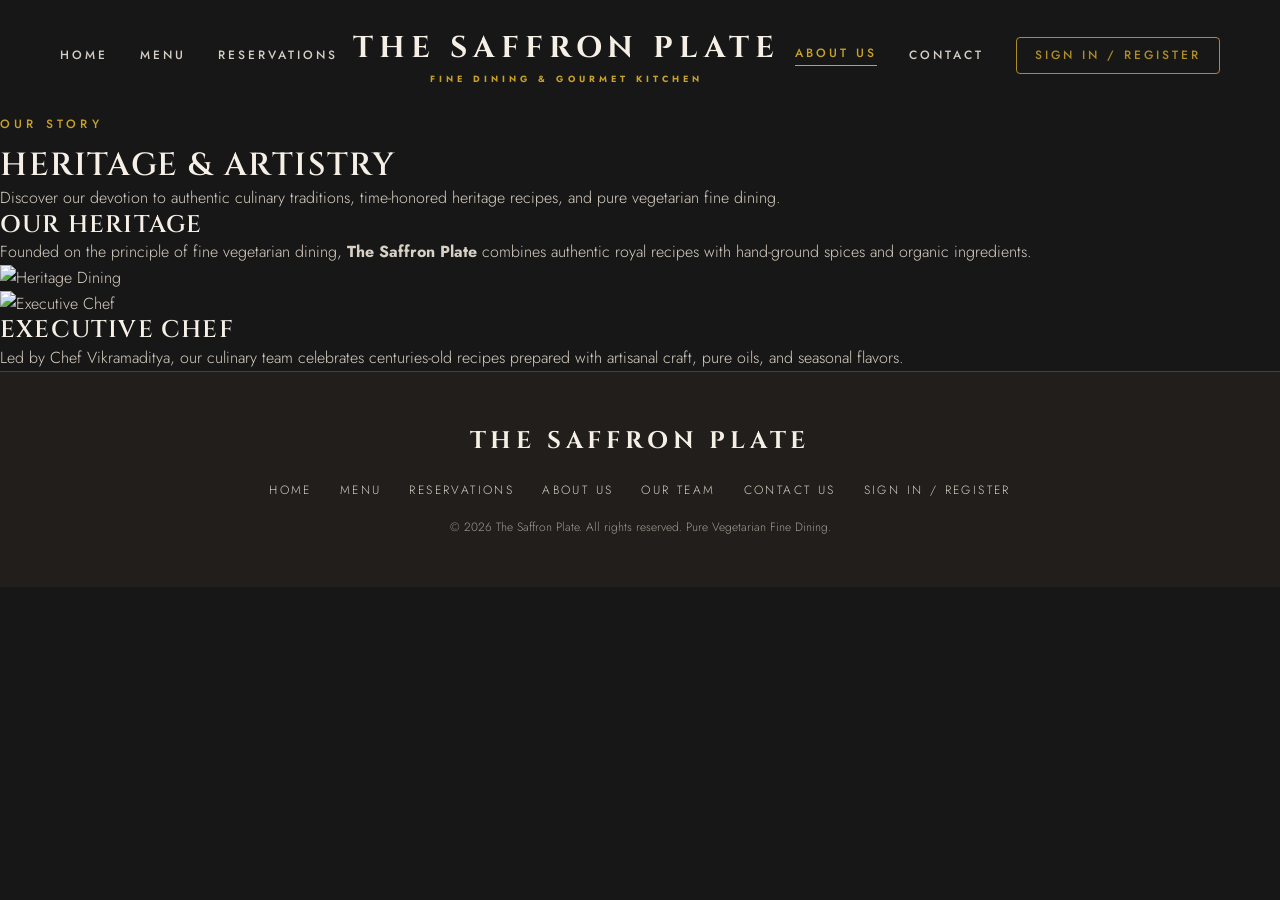
==== about.html @ 3e11c659 "Added javascript files" ====
<!DOCTYPE html>
<html lang="en">

<head>
  <meta charset="UTF-8">
  <title>About Us — The Saffron Plate</title>
  <link rel="preconnect" href="https://fonts.googleapis.com">
  <link rel="preconnect" href="https://fonts.gstatic.com" crossorigin>
  <link href="https://fonts.googleapis.com/css2?family=Cinzel:wght@600;700&family=Jost:wght@300;400;500&display=swap" rel="stylesheet">
  <link rel="stylesheet" href="styles.css">
  <link rel="stylesheet" href="about.css">
</head>

<body>

  <!-- Header Navigation -->
  <header class="navbar-overlay about-header-nav">
    <div class="nav-inner">
      <div class="nav-menu-list left">
        <a href="index.html">Home</a>
        <a href="index.html#menu">Menu</a>
        <a href="reservation.html">Reservations</a>
      </div>
      <a href="index.html" class="brand-center">
        <span class="brand-name">THE SAFFRON PLATE</span>
        <span class="brand-sub">FINE DINING &amp; GOURMET KITCHEN</span>
      </a>
      <div class="nav-menu-list right">
        <a href="about.html" class="active">About Us</a>
        <a href="contact.html">Contact</a>
        <a href="auth.html" class="nav-auth-btn">Sign In / Register</a>
      </div>
    </div>
  </header>

  <!-- About Heritage Section -->
  <main class="about-container">
    
    <div class="about-header">
      <span class="eyebrow">OUR STORY</span>
      <h1>HERITAGE &amp; ARTISTRY</h1>
      <p>Discover our devotion to authentic culinary traditions, time-honored heritage recipes, and pure vegetarian fine dining.</p>
    </div>

    <div class="about-card">
      <div class="about-card-text">
        <h2>OUR HERITAGE</h2>
        <p>Founded on the principle of fine vegetarian dining, <strong>The Saffron Plate</strong> combines authentic royal recipes with hand-ground spices and organic ingredients.</p>
      </div>
      <img src="images/indian_thali.jpg" alt="Heritage Dining">
    </div>

    <div class="about-card">
      <img src="images/chef_portrait.jpg" alt="Executive Chef">
      <div class="about-card-text">
        <h2>EXECUTIVE CHEF</h2>
        <p>Led by Chef Vikramaditya, our culinary team celebrates centuries-old recipes prepared with artisanal craft, pure oils, and seasonal flavors.</p>
      </div>
    </div>

  </main>

  <!-- Footer Section -->
  <footer>
    <div class="footer-simple">
      <span class="brand-name">THE SAFFRON PLATE</span>
      <ul class="footer-simple-links">
        <li><a href="index.html">Home</a></li>
        <li><a href="index.html#menu">Menu</a></li>
        <li><a href="reservation.html">Reservations</a></li>
        <li><a href="about.html">About Us</a></li>
        <li><a href="team.html">Our Team</a></li>
        <li><a href="contact.html">Contact Us</a></li>
        <li><a href="auth.html">Sign In / Register</a></li>
      </ul>
      <p>© 2026 The Saffron Plate. All rights reserved. Pure Vegetarian Fine Dining.</p>
    </div>
  </footer>

  <script src="about.js"></script>
</body>

</html>
---- styles.css ----
/* Design System Variables */
:root {
  --bg-main: #171717;
  --bg-card: #211E1B;
  --heading: #F5EFE6;
  --body-text: #D8D0C4;
  --gold: #C9A227;
  --border: #4A4038;
  --font-serif: 'Cinzel', serif;
  --font-display: 'Cormorant Garamond', serif;
  --font-sans: 'Jost', sans-serif;
  --shadow-card: 0 25px 50px -12px rgba(0, 0, 0, 0.85);
  --radius-sm: 4px;
  --radius-md: 8px;
  --transition: all 0.3s ease;
}

/* Base Styles & Reset */
*,
*::before,
*::after {
  margin: 0;
  padding: 0;
  box-sizing: border-box;
}

html {
  scroll-behavior: smooth;
}

body {
  background-color: var(--bg-main);
  color: var(--body-text);
  font-family: var(--font-sans);
  font-weight: 300;
  line-height: 1.6;
  overflow-x: hidden;
  width: 100%;
}

h1,
h2,
h3,
h4,
h5,
h6 {
  font-family: var(--font-serif);
  color: var(--heading);
  font-weight: 600;
  letter-spacing: 0.05em;
  line-height: 1.2;
}

a {
  text-decoration: none;
  color: inherit;
}

ul {
  list-style: none;
}

img {
  max-width: 100%;
  height: auto;
  display: block;
}

/* Utility Components */
.eyebrow {
  font-family: var(--font-sans);
  font-size: 12px;
  letter-spacing: 0.35em;
  color: var(--gold);
  font-weight: 500;
  text-transform: uppercase;
  display: inline-block;
  margin-bottom: 12px;
}

.section-head {
  text-align: center;
  max-width: 800px;
  margin: 0 auto 60px;
}

.section-head h2 {
  font-size: clamp(32px, 4vw, 48px);
  letter-spacing: 0.08em;
}

/* Buttons & Call to Actions */
.btn {
  display: inline-flex;
  align-items: center;
  justify-content: center;
  padding: 16px 40px;
  font-family: var(--font-sans);
  font-size: 13px;
  letter-spacing: 0.2em;
  font-weight: 600;
  text-transform: uppercase;
  border-radius: var(--radius-sm);
  transition: var(--transition);
  cursor: pointer;
}

.btn.solid {
  background: var(--gold);
  color: #171717;
  border: 1px solid var(--gold);
}

.btn.solid:hover {
  background: #d8b132;
  transform: translateY(-2px);
  box-shadow: 0 8px 20px rgba(201, 162, 39, 0.3);
}

/* Hero Section & Background */
.hero-viewport {
  position: relative;
  min-height: 100vh;
  width: 100%;
  display: flex;
  flex-direction: column;
  justify-content: space-between;
  background:
    linear-gradient(to right, rgba(23, 23, 23, 0.98) 0%, rgba(23, 23, 23, 0.85) 45%, rgba(23, 23, 23, 0.4) 100%),
    url('images/hero_dish.jpg') center right / cover no-repeat;
}

/* Navbar & Overlay Container */
.navbar-overlay {
  width: 100%;
  background: linear-gradient(to bottom, rgba(23, 23, 23, 0.9), transparent);
  padding: 24px 60px;
}

.nav-inner {
  display: flex;
  align-items: center;
  justify-content: space-between;
  width: 100%;
}

/* Navbar Links & Menu List */
.nav-menu-list {
  display: flex;
  align-items: center;
  gap: 32px;
}

.nav-menu-list a {
  font-size: 12px;
  letter-spacing: 0.25em;
  color: var(--heading);
  font-weight: 500;
  text-transform: uppercase;
  opacity: 0.85;
  transition: opacity 0.2s ease, color 0.2s ease;
}

.nav-menu-list a:hover {
  opacity: 1;
  color: var(--gold);
}

/* Brand Logo & Title */
.brand-center {
  text-align: center;
}

.brand-name {
  font-family: var(--font-serif);
  font-size: 30px;
  letter-spacing: 0.2em;
  color: var(--heading);
  font-weight: 700;
}

.brand-sub {
  display: block;
  font-family: var(--font-sans);
  font-size: 9px;
  letter-spacing: 0.45em;
  color: var(--gold);
  font-weight: 700;
}

/* Hero Main Text Box */
.hero-main-content {
  flex-grow: 1;
  display: flex;
  align-items: center;
  width: 100%;
  padding: 60px 60px 100px;
}

.hero-text-box {
  max-width: 650px;
}

.hero-subtitle {
  font-family: var(--font-display);
  font-style: italic;
  font-size: 24px;
  color: var(--gold);
  margin-bottom: 20px;
  display: block;
}

.hero-text-box h1 {
  font-size: clamp(48px, 6vw, 80px);
  line-height: 1.05;
  margin-bottom: 24px;
  text-transform: uppercase;
  letter-spacing: 0.04em;
  color: var(--heading);
}

.hero-text-box h1 em {
  font-family: var(--font-display);
  font-style: italic;
  font-weight: 500;
  color: var(--gold);
  text-transform: uppercase;
}

.hero-sub {
  font-size: 17px;
  color: var(--body-text);
  line-height: 1.8;
  margin-bottom: 40px;
  max-width: 540px;
}

/* Menu Highlights & Grid */
.culinary-section {
  width: 100%;
  padding: 100px 60px;
  background-color: var(--bg-main);
}

.culinary-grid {
  width: 100%;
  display: grid;
  grid-template-columns: repeat(4, 1fr);
  gap: 24px;
}

/* Menu Food Card Items */
.culinary-card {
  background: var(--bg-card);
  border: 1px solid var(--border);
  border-radius: var(--radius-md);
  padding: 20px;
  display: flex;
  flex-direction: column;
  transition: var(--transition);
}

.culinary-card:hover {
  border-color: var(--gold);
  transform: translateY(-4px);
  box-shadow: 0 16px 32px rgba(0, 0, 0, 0.7);
}

.culinary-card-img {
  width: 100%;
  height: 180px;
  object-fit: cover;
  border-radius: var(--radius-sm);
  margin-bottom: 16px;
  border: 1px solid var(--border);
}

.culinary-card h3 {
  font-size: 15px;
  letter-spacing: 0.05em;
  color: var(--heading);
  text-transform: uppercase;
  margin-bottom: 8px;
}

.culinary-card:hover h3 {
  color: var(--gold);
}

.culinary-card p {
  font-size: 13px;
  color: var(--body-text);
  line-height: 1.6;
  margin-bottom: 16px;
  flex-grow: 1;
}

/* Price Tag Styling */
.culinary-card .price {
  font-family: var(--font-serif);
  font-size: 18px;
  color: var(--gold);
  font-weight: 600;
  padding-top: 12px;
  border-top: 1px solid var(--border);
}

.nav-menu-list a.active {
  color: var(--gold);
  border-bottom: 1px solid var(--gold);
  padding-bottom: 2px;
  opacity: 1;
}

/* Auth Navigation Button */
.nav-auth-btn {
  border: 1px solid var(--gold);
  padding: 8px 18px;
  border-radius: var(--radius-sm);
  color: var(--gold) !important;
  transition: var(--transition) !important;
}

.nav-auth-btn:hover {
  background: var(--gold);
  color: #171717 !important;
  box-shadow: 0 4px 15px rgba(201, 162, 39, 0.25);
}

/* Footer Section */
footer {
  background: var(--bg-card);
  padding: 50px 20px;
  text-align: center;
  border-top: 1px solid var(--border);
}

.footer-simple {
  width: 100%;
  display: flex;
  flex-direction: column;
  align-items: center;
  gap: 16px;
}

.footer-simple .brand-name {
  font-size: 24px;
}

/* Footer Navigation Links */
.footer-simple-links {
  display: flex;
  gap: 28px;
  flex-wrap: wrap;
  justify-content: center;
}

.footer-simple-links a {
  font-size: 12px;
  letter-spacing: 0.2em;
  color: var(--body-text);
  text-transform: uppercase;
  transition: color 0.2s ease;
}

.footer-simple-links a:hover {
  color: var(--gold);
}

/* Footer Copyright Text */
.footer-simple p {
  font-size: 12px;
  color: var(--body-text);
  opacity: 0.7;
}

/* Interactive UI & Lightbox */
.modal-overlay {
  position: fixed;
  inset: 0;
  background: rgba(0, 0, 0, 0.85);
  display: flex;
  align-items: center;
  justify-content: center;
  z-index: 1000;
  cursor: pointer;
  animation: fadeIn 0.25s ease;
}

.modal-content {
  position: relative;
  background: var(--bg-card);
  border: 1px solid var(--gold);
  border-radius: var(--radius-md);
  padding: 24px;
  max-width: 480px;
  width: 90%;
  text-align: center;
  animation: modalPop 0.25s ease;
  box-shadow: 0 20px 40px rgba(0,0,0,0.8);
}

.modal-close-btn {
  position: absolute;
  top: 10px;
  right: 14px;
  background: none;
  border: none;
  color: var(--body-text);
  font-size: 22px;
  cursor: pointer;
  line-height: 1;
  transition: color 0.2s ease;
}

.modal-close-btn:hover {
  color: var(--gold);
}

.modal-content img {
  width: 100%;
  max-height: 420px;
  object-fit: contain;
  border-radius: var(--radius-sm);
  margin-bottom: 12px;
}

.modal-content h3 {
  font-size: 18px;
  color: var(--gold);
  margin-bottom: 6px;
}

.modal-content p {
  font-size: 13px;
  color: var(--body-text);
  margin-bottom: 14px;
  line-height: 1.6;
}

.modal-content .modal-price {
  font-family: var(--font-serif);
  font-size: 18px;
  color: var(--heading);
  display: block;
  margin-bottom: 14px;
}

.modal-add-btn {
  background: var(--gold);
  color: #171717;
  border: none;
  padding: 10px 24px;
  font-size: 12px;
  font-weight: 600;
  letter-spacing: 0.15em;
  border-radius: var(--radius-sm);
  cursor: pointer;
  transition: opacity 0.2s;
}

.modal-add-btn:hover {
  opacity: 0.9;
}

/* Toast Notification */
.toast-notice {
  position: fixed;
  bottom: 24px;
  right: 24px;
  background: #25221e;
  border-left: 4px solid var(--gold);
  padding: 14px 20px;
  color: var(--heading);
  font-size: 13px;
  border-radius: var(--radius-sm);
  box-shadow: 0 10px 25px rgba(0,0,0,0.7);
  z-index: 10000;
  animation: slideUp 0.3s ease;
}

/* Form Helper & Counter */
.char-count {
  font-size: 11px;
  color: var(--body-text);
  text-align: right;
  margin-top: 4px;
  opacity: 0.8;
}

.pwd-wrapper {
  position: relative;
  display: flex;
  align-items: center;
}

.pwd-wrapper input {
  padding-right: 60px;
}

.pwd-toggle-btn {
  position: absolute;
  right: 12px;
  background: none;
  border: none;
  color: var(--gold);
  font-size: 11px;
  cursor: pointer;
  letter-spacing: 0.05em;
  text-transform: uppercase;
}

.nav-scrolled {
  background: rgba(23, 23, 23, 0.95) !important;
  box-shadow: 0 4px 20px rgba(0,0,0,0.5);
  backdrop-filter: blur(8px);
}

.form-msg {
  padding: 12px;
  border-radius: var(--radius-sm);
  font-size: 13px;
  text-align: center;
}

.form-msg.success {
  background: rgba(46, 125, 50, 0.2);
  border: 1px solid #4caf50;
  color: #a5d6a7;
  animation: fadeIn 0.3s ease;
}

.form-msg.error {
  background: rgba(198, 40, 40, 0.2);
  border: 1px solid #f44336;
  color: #ef9a9a;
  animation: shakeError 0.35s ease-in-out;
}

.input-error {
  border-color: #f44336 !important;
  animation: shakeError 0.35s ease-in-out;
}

.card-selected {
  border-color: var(--gold) !important;
  animation: cardPulse 0.3s ease;
}

/* Keyframe Animations */
@keyframes fadeIn {
  from { opacity: 0; transform: translateY(-4px); }
  to { opacity: 1; transform: translateY(0); }
}

@keyframes slideUp {
  from { opacity: 0; transform: translateY(20px); }
  to { opacity: 1; transform: translateY(0); }
}

@keyframes modalPop {
  0% { opacity: 0; transform: scale(0.92); }
  100% { opacity: 1; transform: scale(1); }
}

@keyframes shakeError {
  0%, 100% { transform: translateX(0); }
  25% { transform: translateX(-5px); }
  75% { transform: translateX(5px); }
}

@keyframes cardPulse {
  0% { transform: scale(1); }
  50% { transform: scale(1.02); }
  100% { transform: scale(1); }
}
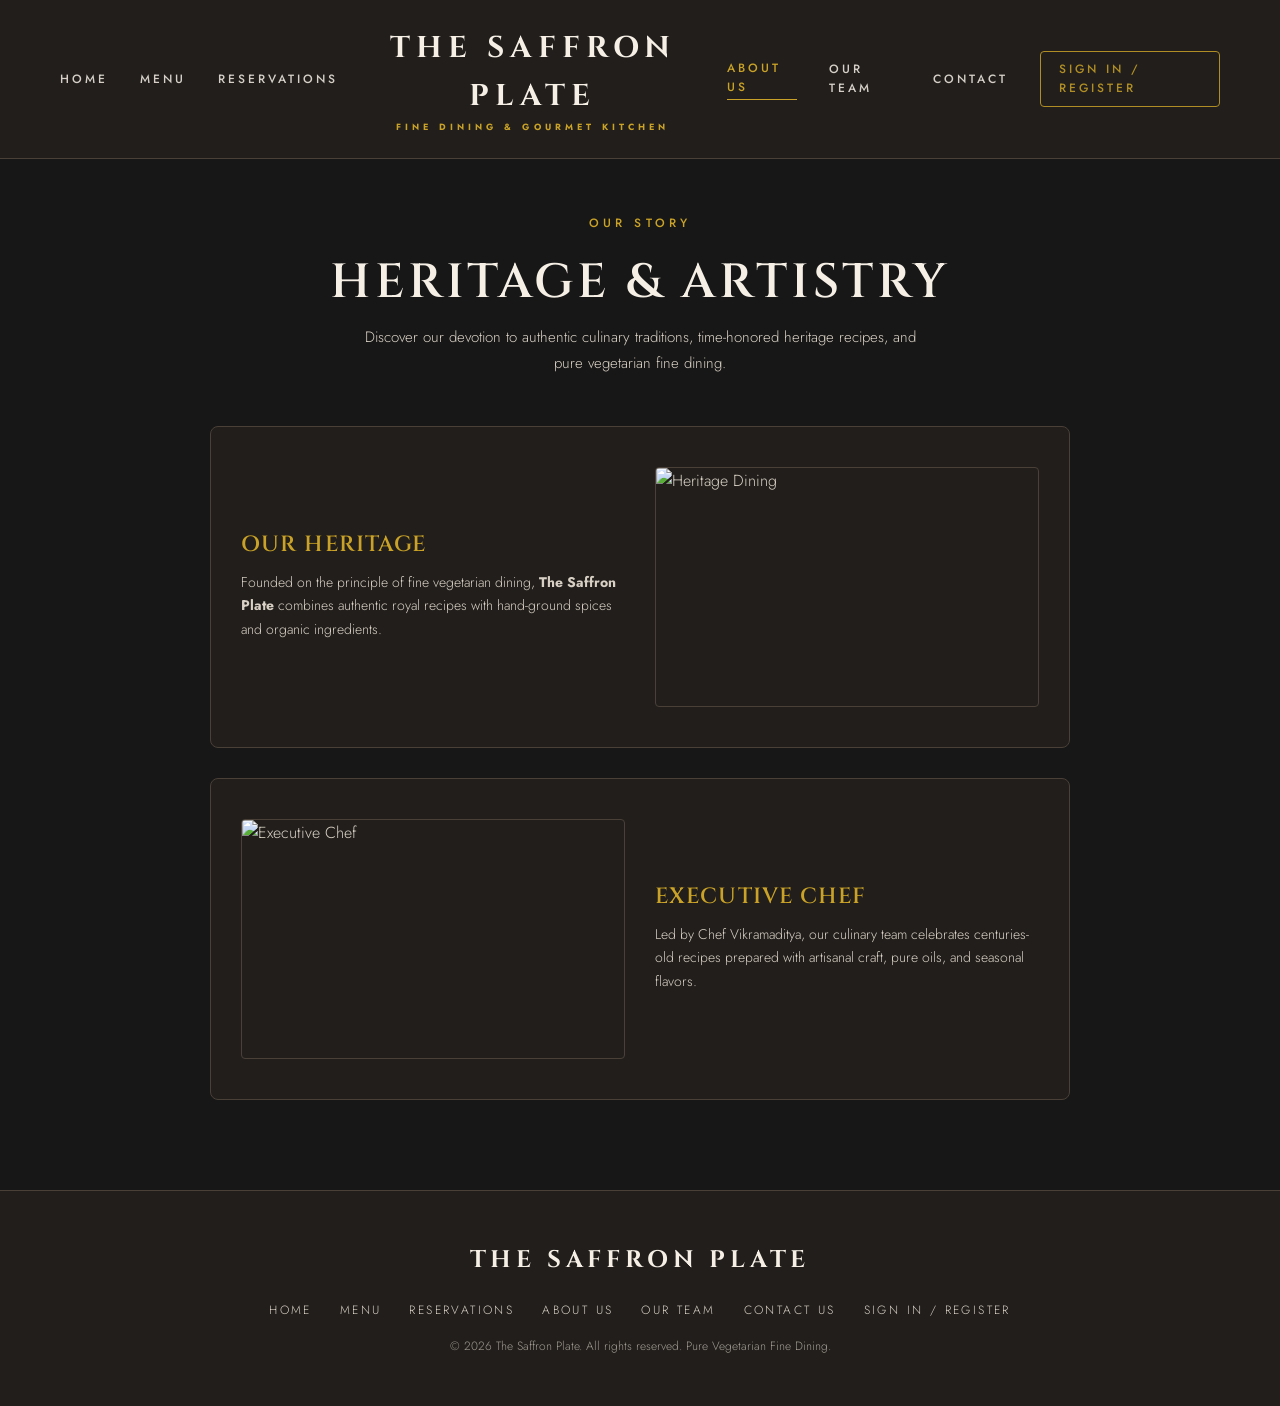
==== commit 5cb1d4aa: "Added JSON Functionality" ====
--- a/about.html
+++ b/about.html
@@ -3,6 +3,7 @@
 
 <head>
   <meta charset="UTF-8">
+  <meta name="viewport" content="width=device-width, initial-scale=1">
   <title>About Us — The Saffron Plate</title>
   <link rel="preconnect" href="https://fonts.googleapis.com">
   <link rel="preconnect" href="https://fonts.gstatic.com" crossorigin>
@@ -27,6 +28,7 @@
       </a>
       <div class="nav-menu-list right">
         <a href="about.html" class="active">About Us</a>
+        <a href="team.html">Our Team</a>
         <a href="contact.html">Contact</a>
         <a href="auth.html" class="nav-auth-btn">Sign In / Register</a>
       </div>
--- a/styles.css
+++ b/styles.css
@@ -542,6 +542,50 @@
   animation: shakeError 0.35s ease-in-out;
 }
 
+/* Local JSON Actions & Counter */
+.json-actions {
+  display: flex;
+  flex-direction: column;
+  align-items: center;
+  gap: 8px;
+  margin-top: 14px;
+  padding-top: 14px;
+  border-top: 1px dashed var(--border);
+}
+
+.export-json-btn {
+  width: 100%;
+  background: rgba(201, 162, 39, 0.08);
+  color: var(--gold);
+  border: 1px solid var(--gold);
+  padding: 12px 16px;
+  border-radius: var(--radius-sm);
+  font-family: var(--font-sans);
+  font-size: 12px;
+  font-weight: 500;
+  letter-spacing: 0.12em;
+  text-transform: uppercase;
+  cursor: pointer;
+  transition: var(--transition);
+  display: flex;
+  align-items: center;
+  justify-content: center;
+  gap: 8px;
+}
+
+.export-json-btn:hover {
+  background: var(--gold);
+  color: #171717;
+  transform: translateY(-1px);
+  box-shadow: 0 4px 14px rgba(201, 162, 39, 0.25);
+}
+
+.saved-count {
+  font-size: 11px;
+  color: var(--body-text);
+  letter-spacing: 0.05em;
+}
+
 .card-selected {
   border-color: var(--gold) !important;
   animation: cardPulse 0.3s ease;
--- a/about.css
+++ b/about.css
@@ -0,0 +1,214 @@
+
+/* ===== ABOUT PAGE NAVBAR ===== */
+
+.about-header-nav {
+  position: relative;
+  background: var(--bg-card);
+  border-bottom: 1px solid var(--border);
+}
+
+/* ===== ABOUT PAGE HEADER ===== */
+
+.about-header {
+  text-align: center;
+  margin-bottom: 50px;
+}
+
+.about-header h1 {
+  font-size: clamp(32px, 4vw, 48px);
+  color: var(--heading);
+  letter-spacing: 0.08em;
+  margin-top: 8px;
+}
+
+.about-header p {
+  font-size: 15px;
+  color: var(--body-text);
+  max-width: 580px;
+  margin: 14px auto 0;
+  line-height: 1.7;
+}
+
+/* ===== ABOUT CONTAINER ===== */
+
+.about-container {
+  max-width: 900px;
+  margin: 50px auto 90px;
+  padding: 0 20px;
+}
+
+/* ===== ABOUT CARDS ===== */
+
+.about-card {
+  background: var(--bg-card);
+  border: 1px solid var(--border);
+  border-radius: var(--radius-md);
+  padding: 40px 30px;
+  margin-bottom: 30px;
+
+  display: grid;
+  grid-template-columns: 1fr 1fr;
+  gap: 30px;
+  align-items: center;
+
+  transition:
+    transform var(--transition-fast),
+    border-color var(--transition-fast),
+    box-shadow var(--transition-fast);
+}
+
+.about-card:hover {
+  border-color: rgba(201, 162, 39, 0.4);
+  box-shadow: 0 10px 30px rgba(0, 0, 0, 0.35);
+  transform: translateY(-3px);
+}
+
+/* ===== ABOUT CARD IMAGES ===== */
+
+.about-card img {
+  width: 100%;
+  height: 240px;
+  object-fit: cover;
+  border-radius: var(--radius-sm);
+  border: 1px solid var(--border);
+  cursor: pointer;
+
+  transition: transform var(--transition-fast);
+}
+
+.about-card:hover img {
+  transform: scale(1.02);
+}
+
+/* ===== ABOUT CARD TEXT ===== */
+
+.about-card-text h2 {
+  font-size: 22px;
+  color: var(--gold);
+  margin-bottom: 12px;
+}
+
+.about-card-text p {
+  font-size: 14px;
+  color: var(--body-text);
+  line-height: 1.7;
+}
+
+/* ===== IMAGE MODAL OVERLAY ===== */
+
+.modal-overlay {
+  position: fixed;
+  inset: 0;
+
+  background: rgba(0, 0, 0, 0.88);
+
+  display: flex;
+  justify-content: center;
+  align-items: center;
+
+  padding: 20px;
+  box-sizing: border-box;
+  z-index: 9999;
+}
+
+/* ===== MODAL CONTENT ===== */
+
+.modal-content {
+  position: relative;
+
+  width: 90%;
+  max-width: 650px;
+
+  background: var(--bg-card, #1a1a1a);
+  border: 1px solid rgba(201, 162, 39, 0.5);
+  border-radius: 12px;
+
+  padding: 30px;
+  box-sizing: border-box;
+  text-align: center;
+
+  box-shadow: 0 20px 60px rgba(0, 0, 0, 0.6);
+}
+
+/* ===== MODAL IMAGE ===== */
+
+.modal-content img {
+  display: block;
+  width: 100%;
+  max-height: 65vh;
+
+  object-fit: contain;
+  border-radius: 8px;
+}
+
+/* ===== MODAL IMAGE TITLE ===== */
+
+.modal-content h3 {
+  color: var(--gold, #c9a227);
+  font-size: 20px;
+  margin-top: 18px;
+  margin-bottom: 0;
+}
+
+/* ===== MODAL CLOSE BUTTON ===== */
+
+.modal-close-btn {
+  position: absolute;
+  top: 8px;
+  right: 12px;
+
+  background: transparent;
+  border: none;
+
+  color: #ffffff;
+  font-size: 30px;
+  line-height: 1;
+
+  cursor: pointer;
+  transition: color 0.2s ease;
+}
+
+.modal-close-btn:hover {
+  color: var(--gold, #c9a227);
+}
+
+/* ===== MOBILE RESPONSIVENESS ===== */
+
+@media (max-width: 768px) {
+
+  .about-container {
+    margin: 30px auto 60px;
+    padding: 0 15px;
+  }
+
+  .about-card {
+    grid-template-columns: 1fr;
+    padding: 25px 20px;
+    gap: 20px;
+  }
+
+  .about-card img {
+    height: 220px;
+  }
+
+  .about-header {
+    margin-bottom: 30px;
+  }
+
+  .about-header h1 {
+    font-size: 32px;
+  }
+
+  .modal-content {
+    width: 100%;
+    padding: 25px 15px;
+  }
+
+  .modal-content img {
+    max-height: 55vh;
+  }
+
+  .modal-content h3 {
+    font-size: 18px;
+  }
+}
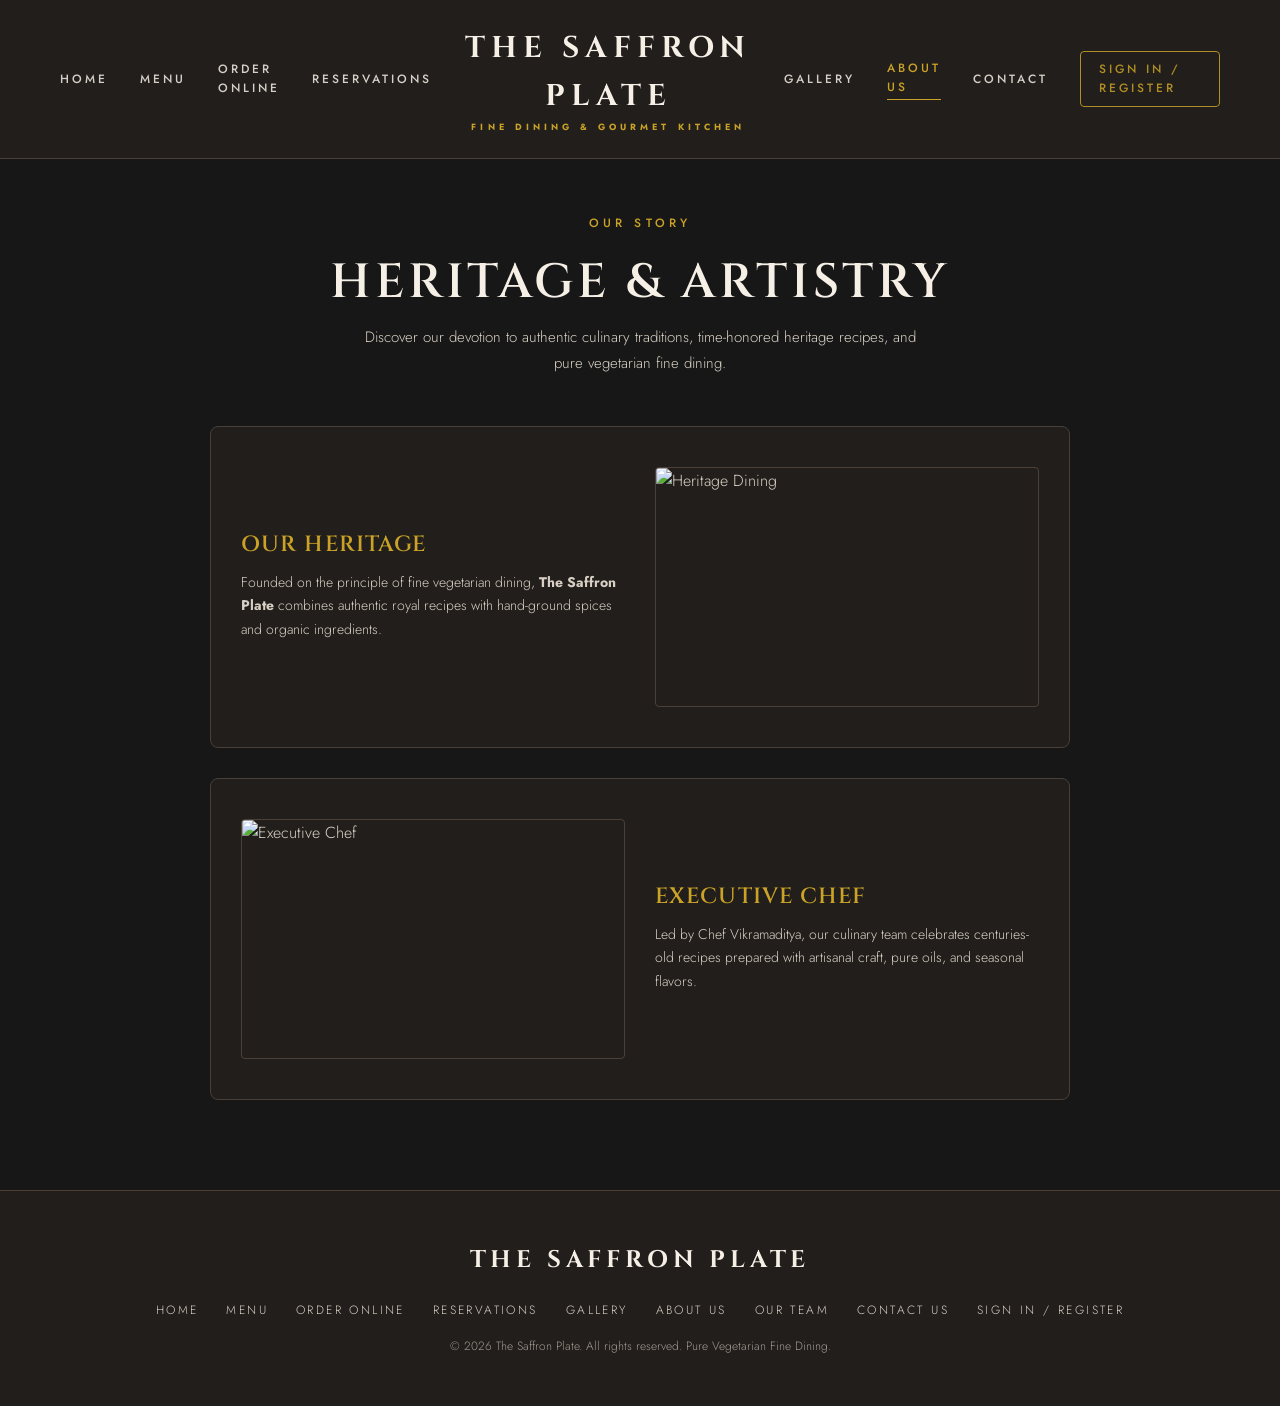
==== commit 9c89212a: "Updated restaurant website" ====
--- a/about.html
+++ b/about.html
@@ -3,7 +3,7 @@
 
 <head>
   <meta charset="UTF-8">
-  <meta name="viewport" content="width=device-width, initial-scale=1">
+  <meta name="viewport" content="width=device-width, initial-scale=1.0">
   <title>About Us — The Saffron Plate</title>
   <link rel="preconnect" href="https://fonts.googleapis.com">
   <link rel="preconnect" href="https://fonts.gstatic.com" crossorigin>
@@ -14,12 +14,12 @@
 
 <body>
 
-  <!-- Header Navigation -->
   <header class="navbar-overlay about-header-nav">
     <div class="nav-inner">
       <div class="nav-menu-list left">
         <a href="index.html">Home</a>
         <a href="index.html#menu">Menu</a>
+        <a href="order.html">Order Online</a>
         <a href="reservation.html">Reservations</a>
       </div>
       <a href="index.html" class="brand-center">
@@ -27,15 +27,14 @@
         <span class="brand-sub">FINE DINING &amp; GOURMET KITCHEN</span>
       </a>
       <div class="nav-menu-list right">
+        <a href="gallery.html">Gallery</a>
         <a href="about.html" class="active">About Us</a>
-        <a href="team.html">Our Team</a>
         <a href="contact.html">Contact</a>
         <a href="auth.html" class="nav-auth-btn">Sign In / Register</a>
       </div>
     </div>
   </header>
 
-  <!-- About Heritage Section -->
   <main class="about-container">
     
     <div class="about-header">
@@ -62,14 +61,15 @@
 
   </main>
 
-  <!-- Footer Section -->
   <footer>
     <div class="footer-simple">
       <span class="brand-name">THE SAFFRON PLATE</span>
       <ul class="footer-simple-links">
         <li><a href="index.html">Home</a></li>
         <li><a href="index.html#menu">Menu</a></li>
+        <li><a href="order.html">Order Online</a></li>
         <li><a href="reservation.html">Reservations</a></li>
+        <li><a href="gallery.html">Gallery</a></li>
         <li><a href="about.html">About Us</a></li>
         <li><a href="team.html">Our Team</a></li>
         <li><a href="contact.html">Contact Us</a></li>
@@ -79,7 +79,6 @@
     </div>
   </footer>
 
-  <script src="about.js"></script>
-</body>
+ </body>
 
 </html>
--- a/styles.css
+++ b/styles.css
@@ -1,620 +1,411 @@
-/* Design System Variables */
-:root {
-  --bg-main: #171717;
-  --bg-card: #211E1B;
-  --heading: #F5EFE6;
-  --body-text: #D8D0C4;
-  --gold: #C9A227;
-  --border: #4A4038;
-  --font-serif: 'Cinzel', serif;
-  --font-display: 'Cormorant Garamond', serif;
-  --font-sans: 'Jost', sans-serif;
-  --shadow-card: 0 25px 50px -12px rgba(0, 0, 0, 0.85);
-  --radius-sm: 4px;
-  --radius-md: 8px;
-  --transition: all 0.3s ease;
-}
-
-/* Base Styles & Reset */
-*,
-*::before,
-*::after {
-  margin: 0;
-  padding: 0;
-  box-sizing: border-box;
-}
-
-html {
-  scroll-behavior: smooth;
-}
-
-body {
-  background-color: var(--bg-main);
-  color: var(--body-text);
-  font-family: var(--font-sans);
-  font-weight: 300;
-  line-height: 1.6;
-  overflow-x: hidden;
-  width: 100%;
-}
-
-h1,
-h2,
-h3,
-h4,
-h5,
-h6 {
-  font-family: var(--font-serif);
-  color: var(--heading);
-  font-weight: 600;
-  letter-spacing: 0.05em;
-  line-height: 1.2;
-}
-
-a {
-  text-decoration: none;
-  color: inherit;
-}
-
-ul {
-  list-style: none;
-}
-
-img {
-  max-width: 100%;
-  height: auto;
-  display: block;
-}
-
-/* Utility Components */
-.eyebrow {
-  font-family: var(--font-sans);
-  font-size: 12px;
-  letter-spacing: 0.35em;
-  color: var(--gold);
-  font-weight: 500;
-  text-transform: uppercase;
-  display: inline-block;
-  margin-bottom: 12px;
-}
-
-.section-head {
-  text-align: center;
-  max-width: 800px;
-  margin: 0 auto 60px;
-}
-
-.section-head h2 {
-  font-size: clamp(32px, 4vw, 48px);
-  letter-spacing: 0.08em;
-}
-
-/* Buttons & Call to Actions */
-.btn {
-  display: inline-flex;
-  align-items: center;
-  justify-content: center;
-  padding: 16px 40px;
-  font-family: var(--font-sans);
-  font-size: 13px;
-  letter-spacing: 0.2em;
-  font-weight: 600;
-  text-transform: uppercase;
-  border-radius: var(--radius-sm);
-  transition: var(--transition);
-  cursor: pointer;
-}
-
-.btn.solid {
-  background: var(--gold);
-  color: #171717;
-  border: 1px solid var(--gold);
-}
-
-.btn.solid:hover {
-  background: #d8b132;
-  transform: translateY(-2px);
-  box-shadow: 0 8px 20px rgba(201, 162, 39, 0.3);
-}
-
-/* Hero Section & Background */
-.hero-viewport {
-  position: relative;
-  min-height: 100vh;
-  width: 100%;
-  display: flex;
-  flex-direction: column;
-  justify-content: space-between;
-  background:
-    linear-gradient(to right, rgba(23, 23, 23, 0.98) 0%, rgba(23, 23, 23, 0.85) 45%, rgba(23, 23, 23, 0.4) 100%),
-    url('images/hero_dish.jpg') center right / cover no-repeat;
-}
-
-/* Navbar & Overlay Container */
-.navbar-overlay {
-  width: 100%;
-  background: linear-gradient(to bottom, rgba(23, 23, 23, 0.9), transparent);
-  padding: 24px 60px;
-}
-
-.nav-inner {
-  display: flex;
-  align-items: center;
-  justify-content: space-between;
-  width: 100%;
-}
-
-/* Navbar Links & Menu List */
-.nav-menu-list {
-  display: flex;
-  align-items: center;
-  gap: 32px;
-}
-
-.nav-menu-list a {
-  font-size: 12px;
-  letter-spacing: 0.25em;
-  color: var(--heading);
-  font-weight: 500;
-  text-transform: uppercase;
-  opacity: 0.85;
-  transition: opacity 0.2s ease, color 0.2s ease;
-}
-
-.nav-menu-list a:hover {
-  opacity: 1;
-  color: var(--gold);
-}
-
-/* Brand Logo & Title */
-.brand-center {
-  text-align: center;
-}
-
-.brand-name {
-  font-family: var(--font-serif);
-  font-size: 30px;
-  letter-spacing: 0.2em;
-  color: var(--heading);
-  font-weight: 700;
-}
-
-.brand-sub {
-  display: block;
-  font-family: var(--font-sans);
-  font-size: 9px;
-  letter-spacing: 0.45em;
-  color: var(--gold);
-  font-weight: 700;
-}
-
-/* Hero Main Text Box */
-.hero-main-content {
-  flex-grow: 1;
-  display: flex;
-  align-items: center;
-  width: 100%;
-  padding: 60px 60px 100px;
-}
-
-.hero-text-box {
-  max-width: 650px;
-}
-
-.hero-subtitle {
-  font-family: var(--font-display);
-  font-style: italic;
-  font-size: 24px;
-  color: var(--gold);
-  margin-bottom: 20px;
-  display: block;
-}
-
-.hero-text-box h1 {
-  font-size: clamp(48px, 6vw, 80px);
-  line-height: 1.05;
-  margin-bottom: 24px;
-  text-transform: uppercase;
-  letter-spacing: 0.04em;
-  color: var(--heading);
-}
-
-.hero-text-box h1 em {
-  font-family: var(--font-display);
-  font-style: italic;
-  font-weight: 500;
-  color: var(--gold);
-  text-transform: uppercase;
-}
-
-.hero-sub {
-  font-size: 17px;
-  color: var(--body-text);
-  line-height: 1.8;
-  margin-bottom: 40px;
-  max-width: 540px;
-}
-
-/* Menu Highlights & Grid */
-.culinary-section {
-  width: 100%;
-  padding: 100px 60px;
-  background-color: var(--bg-main);
-}
-
-.culinary-grid {
-  width: 100%;
-  display: grid;
-  grid-template-columns: repeat(4, 1fr);
-  gap: 24px;
-}
-
-/* Menu Food Card Items */
-.culinary-card {
-  background: var(--bg-card);
-  border: 1px solid var(--border);
-  border-radius: var(--radius-md);
-  padding: 20px;
-  display: flex;
-  flex-direction: column;
-  transition: var(--transition);
-}
-
-.culinary-card:hover {
-  border-color: var(--gold);
-  transform: translateY(-4px);
-  box-shadow: 0 16px 32px rgba(0, 0, 0, 0.7);
-}
-
-.culinary-card-img {
-  width: 100%;
-  height: 180px;
-  object-fit: cover;
-  border-radius: var(--radius-sm);
-  margin-bottom: 16px;
-  border: 1px solid var(--border);
-}
-
-.culinary-card h3 {
-  font-size: 15px;
-  letter-spacing: 0.05em;
-  color: var(--heading);
-  text-transform: uppercase;
-  margin-bottom: 8px;
-}
-
-.culinary-card:hover h3 {
-  color: var(--gold);
-}
-
-.culinary-card p {
-  font-size: 13px;
-  color: var(--body-text);
-  line-height: 1.6;
-  margin-bottom: 16px;
-  flex-grow: 1;
-}
-
-/* Price Tag Styling */
-.culinary-card .price {
-  font-family: var(--font-serif);
-  font-size: 18px;
-  color: var(--gold);
-  font-weight: 600;
-  padding-top: 12px;
-  border-top: 1px solid var(--border);
-}
-
-.nav-menu-list a.active {
-  color: var(--gold);
-  border-bottom: 1px solid var(--gold);
-  padding-bottom: 2px;
-  opacity: 1;
-}
-
-/* Auth Navigation Button */
-.nav-auth-btn {
-  border: 1px solid var(--gold);
-  padding: 8px 18px;
-  border-radius: var(--radius-sm);
-  color: var(--gold) !important;
-  transition: var(--transition) !important;
-}
-
-.nav-auth-btn:hover {
-  background: var(--gold);
-  color: #171717 !important;
-  box-shadow: 0 4px 15px rgba(201, 162, 39, 0.25);
-}
-
-/* Footer Section */
-footer {
-  background: var(--bg-card);
-  padding: 50px 20px;
-  text-align: center;
-  border-top: 1px solid var(--border);
-}
-
-.footer-simple {
-  width: 100%;
-  display: flex;
-  flex-direction: column;
-  align-items: center;
-  gap: 16px;
-}
-
-.footer-simple .brand-name {
-  font-size: 24px;
-}
-
-/* Footer Navigation Links */
-.footer-simple-links {
-  display: flex;
-  gap: 28px;
-  flex-wrap: wrap;
-  justify-content: center;
-}
-
-.footer-simple-links a {
-  font-size: 12px;
-  letter-spacing: 0.2em;
-  color: var(--body-text);
-  text-transform: uppercase;
-  transition: color 0.2s ease;
-}
-
-.footer-simple-links a:hover {
-  color: var(--gold);
-}
-
-/* Footer Copyright Text */
-.footer-simple p {
-  font-size: 12px;
-  color: var(--body-text);
-  opacity: 0.7;
-}
-
-/* Interactive UI & Lightbox */
-.modal-overlay {
-  position: fixed;
-  inset: 0;
-  background: rgba(0, 0, 0, 0.85);
-  display: flex;
-  align-items: center;
-  justify-content: center;
-  z-index: 1000;
-  cursor: pointer;
-  animation: fadeIn 0.25s ease;
-}
-
-.modal-content {
-  position: relative;
-  background: var(--bg-card);
-  border: 1px solid var(--gold);
-  border-radius: var(--radius-md);
-  padding: 24px;
-  max-width: 480px;
-  width: 90%;
-  text-align: center;
-  animation: modalPop 0.25s ease;
-  box-shadow: 0 20px 40px rgba(0,0,0,0.8);
-}
-
-.modal-close-btn {
-  position: absolute;
-  top: 10px;
-  right: 14px;
-  background: none;
-  border: none;
-  color: var(--body-text);
-  font-size: 22px;
-  cursor: pointer;
-  line-height: 1;
-  transition: color 0.2s ease;
-}
-
-.modal-close-btn:hover {
-  color: var(--gold);
-}
-
-.modal-content img {
-  width: 100%;
-  max-height: 420px;
-  object-fit: contain;
-  border-radius: var(--radius-sm);
-  margin-bottom: 12px;
-}
-
-.modal-content h3 {
-  font-size: 18px;
-  color: var(--gold);
-  margin-bottom: 6px;
-}
-
-.modal-content p {
-  font-size: 13px;
-  color: var(--body-text);
-  margin-bottom: 14px;
-  line-height: 1.6;
-}
-
-.modal-content .modal-price {
-  font-family: var(--font-serif);
-  font-size: 18px;
-  color: var(--heading);
-  display: block;
-  margin-bottom: 14px;
-}
-
-.modal-add-btn {
-  background: var(--gold);
-  color: #171717;
-  border: none;
-  padding: 10px 24px;
-  font-size: 12px;
-  font-weight: 600;
-  letter-spacing: 0.15em;
-  border-radius: var(--radius-sm);
-  cursor: pointer;
-  transition: opacity 0.2s;
-}
-
-.modal-add-btn:hover {
-  opacity: 0.9;
-}
-
-/* Toast Notification */
-.toast-notice {
-  position: fixed;
-  bottom: 24px;
-  right: 24px;
-  background: #25221e;
-  border-left: 4px solid var(--gold);
-  padding: 14px 20px;
-  color: var(--heading);
-  font-size: 13px;
-  border-radius: var(--radius-sm);
-  box-shadow: 0 10px 25px rgba(0,0,0,0.7);
-  z-index: 10000;
-  animation: slideUp 0.3s ease;
-}
-
-/* Form Helper & Counter */
-.char-count {
-  font-size: 11px;
-  color: var(--body-text);
-  text-align: right;
-  margin-top: 4px;
-  opacity: 0.8;
-}
-
-.pwd-wrapper {
-  position: relative;
-  display: flex;
-  align-items: center;
-}
-
-.pwd-wrapper input {
-  padding-right: 60px;
-}
-
-.pwd-toggle-btn {
-  position: absolute;
-  right: 12px;
-  background: none;
-  border: none;
-  color: var(--gold);
-  font-size: 11px;
-  cursor: pointer;
-  letter-spacing: 0.05em;
-  text-transform: uppercase;
-}
-
-.nav-scrolled {
-  background: rgba(23, 23, 23, 0.95) !important;
-  box-shadow: 0 4px 20px rgba(0,0,0,0.5);
-  backdrop-filter: blur(8px);
-}
-
-.form-msg {
-  padding: 12px;
-  border-radius: var(--radius-sm);
-  font-size: 13px;
-  text-align: center;
-}
-
-.form-msg.success {
-  background: rgba(46, 125, 50, 0.2);
-  border: 1px solid #4caf50;
-  color: #a5d6a7;
-  animation: fadeIn 0.3s ease;
-}
-
-.form-msg.error {
-  background: rgba(198, 40, 40, 0.2);
-  border: 1px solid #f44336;
-  color: #ef9a9a;
-  animation: shakeError 0.35s ease-in-out;
-}
-
-.input-error {
-  border-color: #f44336 !important;
-  animation: shakeError 0.35s ease-in-out;
-}
-
-/* Local JSON Actions & Counter */
-.json-actions {
-  display: flex;
-  flex-direction: column;
-  align-items: center;
-  gap: 8px;
-  margin-top: 14px;
-  padding-top: 14px;
-  border-top: 1px dashed var(--border);
-}
-
-.export-json-btn {
-  width: 100%;
-  background: rgba(201, 162, 39, 0.08);
-  color: var(--gold);
-  border: 1px solid var(--gold);
-  padding: 12px 16px;
-  border-radius: var(--radius-sm);
-  font-family: var(--font-sans);
-  font-size: 12px;
-  font-weight: 500;
-  letter-spacing: 0.12em;
-  text-transform: uppercase;
-  cursor: pointer;
-  transition: var(--transition);
-  display: flex;
-  align-items: center;
-  justify-content: center;
-  gap: 8px;
-}
-
-.export-json-btn:hover {
-  background: var(--gold);
-  color: #171717;
-  transform: translateY(-1px);
-  box-shadow: 0 4px 14px rgba(201, 162, 39, 0.25);
-}
-
-.saved-count {
-  font-size: 11px;
-  color: var(--body-text);
-  letter-spacing: 0.05em;
-}
-
-.card-selected {
-  border-color: var(--gold) !important;
-  animation: cardPulse 0.3s ease;
-}
-
-/* Keyframe Animations */
-@keyframes fadeIn {
-  from { opacity: 0; transform: translateY(-4px); }
-  to { opacity: 1; transform: translateY(0); }
-}
-
-@keyframes slideUp {
-  from { opacity: 0; transform: translateY(20px); }
-  to { opacity: 1; transform: translateY(0); }
-}
-
-@keyframes modalPop {
-  0% { opacity: 0; transform: scale(0.92); }
-  100% { opacity: 1; transform: scale(1); }
-}
-
-@keyframes shakeError {
-  0%, 100% { transform: translateX(0); }
-  25% { transform: translateX(-5px); }
-  75% { transform: translateX(5px); }
-}
-
-@keyframes cardPulse {
-  0% { transform: scale(1); }
-  50% { transform: scale(1.02); }
-  100% { transform: scale(1); }
-}+:root {
+  --bg-main: #171717;
+  --bg-card: #211E1B;
+  --heading: #F5EFE6;
+  --body-text: #D8D0C4;
+  --gold: #C9A227;
+  --border: #4A4038;
+  --font-serif: 'Cinzel', serif;
+  --font-display: 'Cormorant Garamond', serif;
+  --font-sans: 'Jost', sans-serif;
+  --shadow-card: 0 25px 50px -12px rgba(0, 0, 0, 0.85);
+  --radius-sm: 4px;
+  --radius-md: 8px;
+  --transition: all 0.3s ease;
+}
+
+*,
+*::before,
+*::after {
+  margin: 0;
+  padding: 0;
+  box-sizing: border-box;
+}
+
+html {
+  scroll-behavior: smooth;
+}
+
+body {
+  background-color: var(--bg-main);
+  color: var(--body-text);
+  font-family: var(--font-sans);
+  font-weight: 300;
+  line-height: 1.6;
+  overflow-x: hidden;
+  width: 100%;
+}
+
+h1,
+h2,
+h3,
+h4,
+h5,
+h6 {
+  font-family: var(--font-serif);
+  color: var(--heading);
+  font-weight: 600;
+  letter-spacing: 0.05em;
+  line-height: 1.2;
+}
+
+a {
+  text-decoration: none;
+  color: inherit;
+}
+
+ul {
+  list-style: none;
+}
+
+img {
+  max-width: 100%;
+  height: auto;
+  display: block;
+}
+
+.eyebrow {
+  font-family: var(--font-sans);
+  font-size: 12px;
+  letter-spacing: 0.35em;
+  color: var(--gold);
+  font-weight: 500;
+  text-transform: uppercase;
+  display: inline-block;
+  margin-bottom: 12px;
+}
+
+.section-head {
+  text-align: center;
+  max-width: 800px;
+  margin: 0 auto 60px;
+}
+
+.section-head h2 {
+  font-size: clamp(32px, 4vw, 48px);
+  letter-spacing: 0.08em;
+}
+
+.btn {
+  display: inline-flex;
+  align-items: center;
+  justify-content: center;
+  padding: 16px 40px;
+  font-family: var(--font-sans);
+  font-size: 13px;
+  letter-spacing: 0.2em;
+  font-weight: 600;
+  text-transform: uppercase;
+  border-radius: var(--radius-sm);
+  transition: var(--transition);
+  cursor: pointer;
+}
+
+.btn.solid {
+  background: var(--gold);
+  color: #171717;
+  border: 1px solid var(--gold);
+}
+
+.btn.solid:hover {
+  background: #d8b132;
+  transform: translateY(-2px);
+  box-shadow: 0 8px 20px rgba(201, 162, 39, 0.3);
+}
+
+.hero-viewport {
+  position: relative;
+  min-height: 100vh;
+  width: 100%;
+  display: flex;
+  flex-direction: column;
+  justify-content: space-between;
+  background:
+    linear-gradient(to right, rgba(23, 23, 23, 0.98) 0%, rgba(23, 23, 23, 0.85) 45%, rgba(23, 23, 23, 0.4) 100%),
+    url('images/hero_dish.jpg') center right / cover no-repeat;
+}
+
+.navbar-overlay {
+  width: 100%;
+  background: linear-gradient(to bottom, rgba(23, 23, 23, 0.9), transparent);
+  padding: 24px 60px;
+}
+
+.nav-inner {
+  display: flex;
+  align-items: center;
+  justify-content: space-between;
+  width: 100%;
+}
+
+.nav-menu-list {
+  display: flex;
+  align-items: center;
+  gap: 32px;
+}
+
+.nav-menu-list a {
+  font-size: 12px;
+  letter-spacing: 0.25em;
+  color: var(--heading);
+  font-weight: 500;
+  text-transform: uppercase;
+  opacity: 0.85;
+  transition: opacity 0.2s ease, color 0.2s ease;
+}
+
+.nav-menu-list a:hover {
+  opacity: 1;
+  color: var(--gold);
+}
+
+.brand-center {
+  text-align: center;
+}
+
+.brand-name {
+  font-family: var(--font-serif);
+  font-size: 30px;
+  letter-spacing: 0.2em;
+  color: var(--heading);
+  font-weight: 700;
+}
+
+.brand-sub {
+  display: block;
+  font-family: var(--font-sans);
+  font-size: 9px;
+  letter-spacing: 0.45em;
+  color: var(--gold);
+  font-weight: 700;
+}
+
+.hero-main-content {
+  flex-grow: 1;
+  display: flex;
+  align-items: center;
+  width: 100%;
+  padding: 60px 60px 100px;
+}
+
+.hero-text-box {
+  max-width: 650px;
+}
+
+.hero-subtitle {
+  font-family: var(--font-display);
+  font-style: italic;
+  font-size: 24px;
+  color: var(--gold);
+  margin-bottom: 20px;
+  display: block;
+}
+
+.hero-text-box h1 {
+  font-size: clamp(48px, 6vw, 80px);
+  line-height: 1.05;
+  margin-bottom: 24px;
+  text-transform: uppercase;
+  letter-spacing: 0.04em;
+  color: var(--heading);
+}
+
+.hero-text-box h1 em {
+  font-family: var(--font-display);
+  font-style: italic;
+  font-weight: 500;
+  color: var(--gold);
+  text-transform: uppercase;
+}
+
+.hero-sub {
+  font-size: 17px;
+  color: var(--body-text);
+  line-height: 1.8;
+  margin-bottom: 40px;
+  max-width: 540px;
+}
+
+.culinary-section {
+  width: 100%;
+  padding: 100px 60px;
+  background-color: var(--bg-main);
+}
+
+.culinary-grid {
+  width: 100%;
+  display: grid;
+  grid-template-columns: repeat(4, 1fr);
+  gap: 24px;
+}
+
+.culinary-card {
+  background: var(--bg-card);
+  border: 1px solid var(--border);
+  border-radius: var(--radius-md);
+  padding: 20px;
+  display: flex;
+  flex-direction: column;
+  transition: var(--transition);
+}
+
+.culinary-card:hover {
+  border-color: var(--gold);
+  transform: translateY(-4px);
+  box-shadow: 0 16px 32px rgba(0, 0, 0, 0.7);
+}
+
+.culinary-card-img {
+  width: 100%;
+  height: 180px;
+  object-fit: cover;
+  border-radius: var(--radius-sm);
+  margin-bottom: 16px;
+  border: 1px solid var(--border);
+}
+
+.culinary-card h3 {
+  font-size: 15px;
+  letter-spacing: 0.05em;
+  color: var(--heading);
+  text-transform: uppercase;
+  margin-bottom: 8px;
+}
+
+.culinary-card:hover h3 {
+  color: var(--gold);
+}
+
+.culinary-card p {
+  font-size: 13px;
+  color: var(--body-text);
+  line-height: 1.6;
+  margin-bottom: 16px;
+  flex-grow: 1;
+}
+
+.culinary-card .price {
+  font-family: var(--font-serif);
+  font-size: 18px;
+  color: var(--gold);
+  font-weight: 600;
+  padding-top: 12px;
+  border-top: 1px solid var(--border);
+}
+
+.nav-menu-list a.active {
+  color: var(--gold);
+  border-bottom: 1px solid var(--gold);
+  padding-bottom: 2px;
+  opacity: 1;
+}
+
+.nav-auth-btn {
+  border: 1px solid var(--gold);
+  padding: 8px 18px;
+  border-radius: var(--radius-sm);
+  color: var(--gold) !important;
+  transition: var(--transition) !important;
+}
+
+.nav-auth-btn:hover {
+  background: var(--gold);
+  color: #171717 !important;
+  box-shadow: 0 4px 15px rgba(201, 162, 39, 0.25);
+}
+
+footer {
+  background: var(--bg-card);
+  padding: 50px 20px;
+  text-align: center;
+  border-top: 1px solid var(--border);
+}
+
+.footer-simple {
+  width: 100%;
+  display: flex;
+  flex-direction: column;
+  align-items: center;
+  gap: 16px;
+}
+
+.footer-simple .brand-name {
+  font-size: 24px;
+}
+
+.footer-simple-links {
+  display: flex;
+  gap: 28px;
+  flex-wrap: wrap;
+  justify-content: center;
+}
+
+.footer-simple-links a {
+  font-size: 12px;
+  letter-spacing: 0.2em;
+  color: var(--body-text);
+  text-transform: uppercase;
+  transition: color 0.2s ease;
+}
+
+.footer-simple-links a:hover {
+  color: var(--gold);
+}
+
+.footer-simple p {
+  font-size: 12px;
+  color: var(--body-text);
+  opacity: 0.7;
+}
+
+@media (max-width: 1200px) {
+  .navbar-overlay {
+    padding: 20px 30px;
+  }
+
+  .nav-menu-list {
+    gap: 18px;
+  }
+
+  .nav-menu-list a {
+    letter-spacing: 0.15em;
+    font-size: 11px;
+  }
+}
+
+@media (max-width: 1024px) {
+  .culinary-grid {
+    grid-template-columns: repeat(3, 1fr);
+  }
+}
+
+@media (max-width: 900px) {
+  .nav-inner {
+    flex-direction: column;
+    gap: 16px;
+  }
+
+  .nav-menu-list {
+    flex-wrap: wrap;
+    justify-content: center;
+    gap: 14px;
+  }
+}
+
+@media (max-width: 768px) {
+  .navbar-overlay {
+    padding: 20px 20px;
+  }
+
+  .culinary-section {
+    padding: 60px 24px;
+  }
+
+  .culinary-grid {
+    grid-template-columns: repeat(1, 1fr);
+  }
+
+  .hero-main-content {
+    padding: 40px 24px 80px;
+  }
+}
--- a/about.css
+++ b/about.css
@@ -1,13 +1,8 @@
-
-/* ===== ABOUT PAGE NAVBAR ===== */
-
 .about-header-nav {
   position: relative;
   background: var(--bg-card);
   border-bottom: 1px solid var(--border);
 }
-
-/* ===== ABOUT PAGE HEADER ===== */
 
 .about-header {
   text-align: center;
@@ -29,15 +24,11 @@
   line-height: 1.7;
 }
 
-/* ===== ABOUT CONTAINER ===== */
-
 .about-container {
   max-width: 900px;
   margin: 50px auto 90px;
   padding: 0 20px;
 }
-
-/* ===== ABOUT CARDS ===== */
 
 .about-card {
   background: var(--bg-card);
@@ -45,16 +36,11 @@
   border-radius: var(--radius-md);
   padding: 40px 30px;
   margin-bottom: 30px;
-
   display: grid;
   grid-template-columns: 1fr 1fr;
   gap: 30px;
   align-items: center;
-
-  transition:
-    transform var(--transition-fast),
-    border-color var(--transition-fast),
-    box-shadow var(--transition-fast);
+  transition: transform var(--transition-fast), border-color var(--transition-fast), box-shadow var(--transition-fast);
 }
 
 .about-card:hover {
@@ -63,24 +49,18 @@
   transform: translateY(-3px);
 }
 
-/* ===== ABOUT CARD IMAGES ===== */
-
 .about-card img {
   width: 100%;
   height: 240px;
   object-fit: cover;
   border-radius: var(--radius-sm);
   border: 1px solid var(--border);
-  cursor: pointer;
-
   transition: transform var(--transition-fast);
 }
 
 .about-card:hover img {
   transform: scale(1.02);
 }
-
-/* ===== ABOUT CARD TEXT ===== */
 
 .about-card-text h2 {
   font-size: 22px;
@@ -94,121 +74,8 @@
   line-height: 1.7;
 }
 
-/* ===== IMAGE MODAL OVERLAY ===== */
-
-.modal-overlay {
-  position: fixed;
-  inset: 0;
-
-  background: rgba(0, 0, 0, 0.88);
-
-  display: flex;
-  justify-content: center;
-  align-items: center;
-
-  padding: 20px;
-  box-sizing: border-box;
-  z-index: 9999;
-}
-
-/* ===== MODAL CONTENT ===== */
-
-.modal-content {
-  position: relative;
-
-  width: 90%;
-  max-width: 650px;
-
-  background: var(--bg-card, #1a1a1a);
-  border: 1px solid rgba(201, 162, 39, 0.5);
-  border-radius: 12px;
-
-  padding: 30px;
-  box-sizing: border-box;
-  text-align: center;
-
-  box-shadow: 0 20px 60px rgba(0, 0, 0, 0.6);
-}
-
-/* ===== MODAL IMAGE ===== */
-
-.modal-content img {
-  display: block;
-  width: 100%;
-  max-height: 65vh;
-
-  object-fit: contain;
-  border-radius: 8px;
-}
-
-/* ===== MODAL IMAGE TITLE ===== */
-
-.modal-content h3 {
-  color: var(--gold, #c9a227);
-  font-size: 20px;
-  margin-top: 18px;
-  margin-bottom: 0;
-}
-
-/* ===== MODAL CLOSE BUTTON ===== */
-
-.modal-close-btn {
-  position: absolute;
-  top: 8px;
-  right: 12px;
-
-  background: transparent;
-  border: none;
-
-  color: #ffffff;
-  font-size: 30px;
-  line-height: 1;
-
-  cursor: pointer;
-  transition: color 0.2s ease;
-}
-
-.modal-close-btn:hover {
-  color: var(--gold, #c9a227);
-}
-
-/* ===== MOBILE RESPONSIVENESS ===== */
-
 @media (max-width: 768px) {
-
-  .about-container {
-    margin: 30px auto 60px;
-    padding: 0 15px;
-  }
-
   .about-card {
     grid-template-columns: 1fr;
-    padding: 25px 20px;
-    gap: 20px;
-  }
-
-  .about-card img {
-    height: 220px;
-  }
-
-  .about-header {
-    margin-bottom: 30px;
-  }
-
-  .about-header h1 {
-    font-size: 32px;
-  }
-
-  .modal-content {
-    width: 100%;
-    padding: 25px 15px;
-  }
-
-  .modal-content img {
-    max-height: 55vh;
-  }
-
-  .modal-content h3 {
-    font-size: 18px;
   }
 }
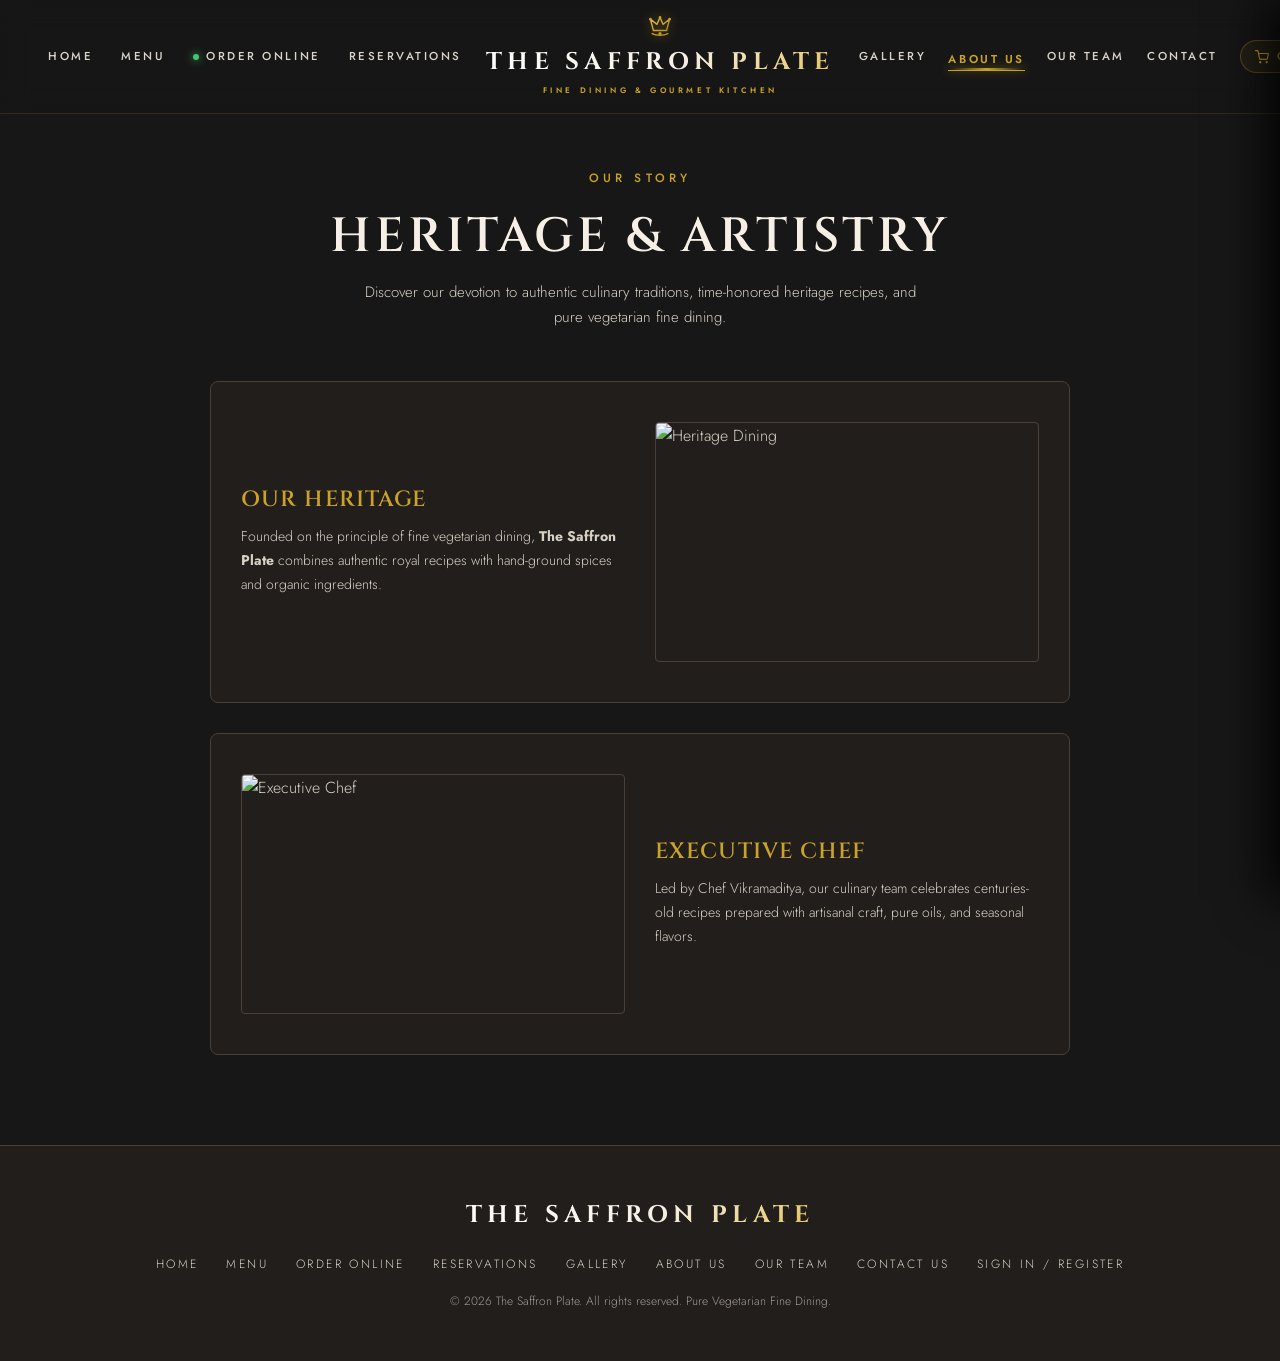
==== commit 20ccf66f: "Describe your changes" ====
--- a/about.html
+++ b/about.html
@@ -14,26 +14,114 @@
 
 <body>
 
-  <header class="navbar-overlay about-header-nav">
+  <!-- Navigation Header -->
+  <header class="site-header navbar-overlay" id="siteHeader">
     <div class="nav-inner">
-      <div class="nav-menu-list left">
+      <nav class="nav-menu-list left" aria-label="Main Navigation Left">
         <a href="index.html">Home</a>
         <a href="index.html#menu">Menu</a>
-        <a href="order.html">Order Online</a>
+        <a href="order.html" class="nav-order-link">
+          <span class="nav-pulse-dot" aria-hidden="true"></span>
+          Order Online
+        </a>
         <a href="reservation.html">Reservations</a>
-      </div>
-      <a href="index.html" class="brand-center">
+      </nav>
+
+      <a href="index.html" class="brand-center" aria-label="The Saffron Plate Home">
+        <div class="brand-crest">
+          <svg class="brand-crest-svg" width="28" height="22" viewBox="0 0 32 24" fill="none" xmlns="http://www.w3.org/2000/svg" aria-hidden="true">
+            <path d="M16 1L19.5 9L27 3L23.5 16H8.5L5 3L12.5 9L16 1Z" stroke="url(#goldGradAbout)" stroke-width="1.6" stroke-linecap="round" stroke-linejoin="round"/>
+            <circle cx="16" cy="1" r="1.5" fill="#C9A227"/>
+            <circle cx="27" cy="3" r="1.5" fill="#C9A227"/>
+            <circle cx="5" cy="3" r="1.5" fill="#C9A227"/>
+            <path d="M7 19.5C11.5 22 20.5 22 25 19.5" stroke="url(#goldGradAbout)" stroke-width="1.6" stroke-linecap="round"/>
+            <circle cx="16" cy="19.5" r="1.8" fill="url(#goldGradAbout)"/>
+            <defs>
+              <linearGradient id="goldGradAbout" x1="0" y1="0" x2="32" y2="24" gradientUnits="userSpaceOnUse">
+                <stop offset="0%" stop-color="#E5C058"/>
+                <stop offset="50%" stop-color="#C9A227"/>
+                <stop offset="100%" stop-color="#9A7818"/>
+              </linearGradient>
+            </defs>
+          </svg>
+        </div>
         <span class="brand-name">THE SAFFRON PLATE</span>
         <span class="brand-sub">FINE DINING &amp; GOURMET KITCHEN</span>
       </a>
-      <div class="nav-menu-list right">
+
+      <nav class="nav-menu-list right" aria-label="Main Navigation Right">
         <a href="gallery.html">Gallery</a>
         <a href="about.html" class="active">About Us</a>
+        <a href="team.html">Our Team</a>
         <a href="contact.html">Contact</a>
-        <a href="auth.html" class="nav-auth-btn">Sign In / Register</a>
+        <a href="order.html#cart" class="nav-cart-btn" aria-label="View Shopping Cart">
+          <svg width="14" height="14" viewBox="0 0 24 24" fill="none" stroke="currentColor" stroke-width="2" stroke-linecap="round" stroke-linejoin="round" aria-hidden="true">
+            <circle cx="9" cy="21" r="1"></circle>
+            <circle cx="20" cy="21" r="1"></circle>
+            <path d="M1 1h4l2.68 13.39a2 2 0 0 0 2 1.61h9.72a2 2 0 0 0 2-1.61L23 6H6"></path>
+          </svg>
+          <span>Cart</span>
+          <span class="nav-cart-count">0</span>
+        </a>
+        <a href="auth.html" class="nav-auth-btn">Sign In</a>
+      </nav>
+
+      <div class="nav-mobile-actions">
+        <a href="order.html#cart" class="nav-cart-btn mobile-cart-btn" aria-label="View Shopping Cart">
+          <svg width="15" height="15" viewBox="0 0 24 24" fill="none" stroke="currentColor" stroke-width="2" stroke-linecap="round" stroke-linejoin="round" aria-hidden="true">
+            <circle cx="9" cy="21" r="1"></circle>
+            <circle cx="20" cy="21" r="1"></circle>
+            <path d="M1 1h4l2.68 13.39a2 2 0 0 0 2 1.61h9.72a2 2 0 0 0 2-1.61L23 6H6"></path>
+          </svg>
+          <span class="nav-cart-count">0</span>
+        </a>
+        <button type="button" class="mobile-nav-toggle" id="mobileNavToggle" aria-label="Open mobile navigation" aria-expanded="false" aria-controls="mobileNavDrawer">
+          <span></span>
+          <span></span>
+          <span></span>
+        </button>
       </div>
     </div>
   </header>
+
+  <!-- Mobile Navigation Drawer -->
+  <div class="mobile-nav-backdrop" id="mobileNavBackdrop"></div>
+  <aside class="mobile-nav-drawer" id="mobileNavDrawer" aria-label="Mobile Navigation Menu">
+    <div class="mobile-drawer-header">
+      <div class="brand-crest">
+        <svg width="24" height="18" viewBox="0 0 32 24" fill="none" stroke="var(--gold)" stroke-width="1.8" aria-hidden="true">
+          <path d="M16 1L19.5 9L27 3L23.5 16H8.5L5 3L12.5 9L16 1Z"/>
+        </svg>
+      </div>
+      <span class="drawer-brand-title">THE SAFFRON PLATE</span>
+      <button type="button" class="mobile-nav-close" id="mobileNavClose" aria-label="Close menu">&times;</button>
+    </div>
+
+    <nav class="mobile-drawer-links">
+      <a href="index.html">Home</a>
+      <a href="index.html#menu">Our Menu</a>
+      <a href="order.html" class="drawer-order-highlight">
+        <span>Order Online</span>
+        <span class="drawer-badge">Live</span>
+      </a>
+      <a href="reservation.html">Table Reservations</a>
+      <a href="gallery.html">Dining Gallery</a>
+      <a href="about.html" class="active">About Heritage</a>
+      <a href="team.html">Master Chefs &amp; Team</a>
+      <a href="contact.html">Contact &amp; Location</a>
+      <a href="auth.html">Sign In / Register</a>
+    </nav>
+
+    <div class="mobile-drawer-actions">
+      <a href="order.html" class="btn solid mobile-drawer-btn">Order Online</a>
+      <a href="reservation.html" class="btn outline mobile-drawer-btn">Reserve a Table</a>
+    </div>
+
+    <div class="mobile-drawer-footer">
+      <p class="drawer-hours">Open Daily: 12:00 PM – 11:30 PM</p>
+      <p class="drawer-phone">Concierge: +91 11 4987 6543</p>
+    </div>
+  </aside>
 
   <main class="about-container">
     
@@ -79,6 +167,7 @@
     </div>
   </footer>
 
+  <script src="nav.js"></script>
  </body>
 
 </html>
--- a/styles.css
+++ b/styles.css
@@ -113,6 +113,45 @@
   box-shadow: 0 8px 20px rgba(201, 162, 39, 0.3);
 }
 
+.btn.outline {
+  background: transparent;
+  color: var(--gold);
+  border: 1px solid var(--gold);
+}
+
+.btn.outline:hover {
+  background: rgba(201, 162, 39, 0.15);
+  color: #FFF;
+  transform: translateY(-2px);
+  box-shadow: 0 8px 20px rgba(201, 162, 39, 0.2);
+}
+
+/* Navigation & Header Glassmorphism */
+.site-header,
+.navbar-overlay {
+  position: sticky;
+  top: 0;
+  left: 0;
+  width: 100%;
+  z-index: 1000;
+  background: rgba(23, 23, 23, 0.78);
+  backdrop-filter: blur(14px);
+  -webkit-backdrop-filter: blur(14px);
+  border-bottom: 1px solid rgba(201, 162, 39, 0.16);
+  padding: 16px 48px;
+  transition: all 0.35s cubic-bezier(0.16, 1, 0.3, 1);
+}
+
+.site-header.nav-scrolled,
+.navbar-overlay.nav-scrolled {
+  background: rgba(18, 17, 16, 0.96);
+  backdrop-filter: blur(20px);
+  -webkit-backdrop-filter: blur(20px);
+  border-bottom: 1px solid rgba(201, 162, 39, 0.35);
+  padding: 10px 48px;
+  box-shadow: 0 14px 40px -10px rgba(0, 0, 0, 0.85), 0 0 25px rgba(201, 162, 39, 0.08);
+}
+
 .hero-viewport {
   position: relative;
   min-height: 100vh;
@@ -120,38 +159,63 @@
   display: flex;
   flex-direction: column;
   justify-content: space-between;
+  margin-top: -85px;
+  padding-top: 85px;
   background:
     linear-gradient(to right, rgba(23, 23, 23, 0.98) 0%, rgba(23, 23, 23, 0.85) 45%, rgba(23, 23, 23, 0.4) 100%),
     url('images/hero_dish.jpg') center right / cover no-repeat;
 }
 
-.navbar-overlay {
-  width: 100%;
-  background: linear-gradient(to bottom, rgba(23, 23, 23, 0.9), transparent);
-  padding: 24px 60px;
-}
-
 .nav-inner {
   display: flex;
   align-items: center;
   justify-content: space-between;
   width: 100%;
+  max-width: 1560px;
+  margin: 0 auto;
+  gap: 24px;
 }
 
 .nav-menu-list {
   display: flex;
   align-items: center;
-  gap: 32px;
+  gap: 28px;
+  flex: 1;
+}
+
+.nav-menu-list.left {
+  justify-content: flex-start;
+}
+
+.nav-menu-list.right {
+  justify-content: flex-end;
+  gap: 22px;
 }
 
 .nav-menu-list a {
-  font-size: 12px;
-  letter-spacing: 0.25em;
+  position: relative;
+  font-size: 11.5px;
+  letter-spacing: 0.22em;
   color: var(--heading);
   font-weight: 500;
   text-transform: uppercase;
-  opacity: 0.85;
-  transition: opacity 0.2s ease, color 0.2s ease;
+  opacity: 0.88;
+  padding: 8px 0;
+  transition: color 0.25s ease, opacity 0.25s ease;
+  white-space: nowrap;
+  text-decoration: none;
+}
+
+.nav-menu-list a::after {
+  content: '';
+  position: absolute;
+  bottom: 0;
+  left: 50%;
+  width: 0;
+  height: 2px;
+  background: linear-gradient(90deg, transparent, var(--gold), transparent);
+  transition: width 0.3s cubic-bezier(0.16, 1, 0.3, 1), left 0.3s cubic-bezier(0.16, 1, 0.3, 1);
+  box-shadow: 0 0 10px rgba(201, 162, 39, 0.7);
 }
 
 .nav-menu-list a:hover {
@@ -159,25 +223,95 @@
   color: var(--gold);
 }
 
+.nav-menu-list a:hover::after,
+.nav-menu-list a.active::after {
+  width: 100%;
+  left: 0;
+}
+
+.nav-menu-list a.active {
+  opacity: 1;
+  color: var(--gold);
+  font-weight: 600;
+}
+
+/* Order link with live pulse */
+.nav-order-link {
+  display: inline-flex;
+  align-items: center;
+  gap: 7px;
+}
+
+.nav-pulse-dot {
+  width: 6px;
+  height: 6px;
+  background-color: #4ade80;
+  border-radius: 50%;
+  box-shadow: 0 0 8px #4ade80;
+  animation: navPulse 2s infinite;
+}
+
+@keyframes navPulse {
+  0% { transform: scale(0.95); box-shadow: 0 0 0 0 rgba(74, 222, 128, 0.7); }
+  70% { transform: scale(1.1); box-shadow: 0 0 0 6px rgba(74, 222, 128, 0); }
+  100% { transform: scale(0.95); box-shadow: 0 0 0 0 rgba(74, 222, 128, 0); }
+}
+
+/* Brand Identity */
 .brand-center {
-  text-align: center;
+  display: flex;
+  flex-direction: column;
+  align-items: center;
+  text-decoration: none;
+  gap: 3px;
+  flex-shrink: 0;
+  transition: transform 0.3s ease;
+}
+
+.brand-center:hover {
+  transform: scale(1.02);
+}
+
+.brand-crest {
+  display: flex;
+  align-items: center;
+  justify-content: center;
+  margin-bottom: 2px;
+  color: var(--gold);
+  filter: drop-shadow(0 0 6px rgba(201, 162, 39, 0.45));
+  transition: filter 0.3s ease;
+}
+
+.brand-center:hover .brand-crest {
+  filter: drop-shadow(0 0 12px rgba(201, 162, 39, 0.8));
 }
 
 .brand-name {
   font-family: var(--font-serif);
-  font-size: 30px;
-  letter-spacing: 0.2em;
+  font-size: 24px;
+  letter-spacing: 0.22em;
   color: var(--heading);
   font-weight: 700;
+  text-transform: uppercase;
+  background: linear-gradient(135deg, #FFF 0%, #F5EFE6 55%, #E5C058 100%);
+  -webkit-background-clip: text;
+  -webkit-text-fill-color: transparent;
+  transition: font-size 0.3s ease;
+}
+
+.site-header.nav-scrolled .brand-name,
+.navbar-overlay.nav-scrolled .brand-name {
+  font-size: 20px;
 }
 
 .brand-sub {
   display: block;
   font-family: var(--font-sans);
-  font-size: 9px;
+  font-size: 8px;
   letter-spacing: 0.45em;
   color: var(--gold);
-  font-weight: 700;
+  font-weight: 600;
+  text-transform: uppercase;
 }
 
 .hero-main-content {
@@ -300,18 +434,296 @@
   opacity: 1;
 }
 
+/* Nav Cart Button */
+.nav-cart-btn {
+  display: inline-flex;
+  align-items: center;
+  gap: 8px;
+  background: rgba(201, 162, 39, 0.08);
+  border: 1px solid rgba(201, 162, 39, 0.35) !important;
+  padding: 6px 14px !important;
+  border-radius: 20px;
+  color: var(--gold) !important;
+  opacity: 1 !important;
+  transition: all 0.3s ease !important;
+  text-decoration: none;
+}
+
+.nav-cart-btn::after {
+  display: none !important;
+}
+
+.nav-cart-btn:hover {
+  background: rgba(201, 162, 39, 0.2);
+  border-color: var(--gold) !important;
+  transform: translateY(-2px);
+  box-shadow: 0 4px 16px rgba(201, 162, 39, 0.25);
+}
+
+.nav-cart-count {
+  display: inline-flex;
+  align-items: center;
+  justify-content: center;
+  min-width: 18px;
+  height: 18px;
+  padding: 0 5px;
+  font-size: 10px;
+  font-weight: 700;
+  background: #332d26;
+  color: var(--gold);
+  border-radius: 10px;
+  border: 1px solid rgba(201, 162, 39, 0.4);
+  transition: transform 0.2s ease, background 0.2s ease;
+}
+
+.nav-cart-count.has-items {
+  background: var(--gold);
+  color: #171717;
+  font-weight: 800;
+  box-shadow: 0 0 10px rgba(201, 162, 39, 0.55);
+  animation: badgePop 0.3s ease;
+}
+
+@keyframes badgePop {
+  0% { transform: scale(0.8); }
+  50% { transform: scale(1.3); }
+  100% { transform: scale(1); }
+}
+
+/* Nav Auth Button */
 .nav-auth-btn {
-  border: 1px solid var(--gold);
-  padding: 8px 18px;
-  border-radius: var(--radius-sm);
+  border: 1px solid var(--gold) !important;
+  padding: 7px 18px !important;
+  border-radius: 20px;
   color: var(--gold) !important;
-  transition: var(--transition) !important;
-}
-
-.nav-auth-btn:hover {
-  background: var(--gold);
+  background: rgba(201, 162, 39, 0.04);
+  transition: all 0.3s ease !important;
+  font-weight: 600 !important;
+  text-decoration: none;
+}
+
+.nav-auth-btn::after {
+  display: none !important;
+}
+
+.nav-auth-btn:hover,
+.nav-auth-btn.active {
+  background: linear-gradient(135deg, #d8b132 0%, #c9a227 100%) !important;
   color: #171717 !important;
-  box-shadow: 0 4px 15px rgba(201, 162, 39, 0.25);
+  border-color: #d8b132 !important;
+  box-shadow: 0 4px 18px rgba(201, 162, 39, 0.35);
+  transform: translateY(-2px);
+}
+
+/* Mobile Controls (Visible on smaller viewports) */
+.nav-mobile-actions {
+  display: none;
+  align-items: center;
+  gap: 12px;
+}
+
+.mobile-nav-toggle {
+  display: none;
+  background: transparent;
+  border: 1px solid rgba(201, 162, 39, 0.3);
+  border-radius: 8px;
+  cursor: pointer;
+  padding: 8px;
+  width: 42px;
+  height: 42px;
+  position: relative;
+  z-index: 1001;
+  color: var(--heading);
+  flex-direction: column;
+  align-items: center;
+  justify-content: center;
+  gap: 5px;
+  transition: all 0.3s ease;
+}
+
+.mobile-nav-toggle:hover {
+  border-color: var(--gold);
+  background: rgba(201, 162, 39, 0.1);
+}
+
+.mobile-nav-toggle span {
+  display: block;
+  width: 20px;
+  height: 2px;
+  background-color: var(--gold);
+  transition: transform 0.3s ease, opacity 0.3s ease;
+  border-radius: 2px;
+}
+
+.mobile-nav-toggle.is-active span:nth-child(1) {
+  transform: translateY(7px) rotate(45deg);
+}
+
+.mobile-nav-toggle.is-active span:nth-child(2) {
+  opacity: 0;
+  transform: translateX(-8px);
+}
+
+.mobile-nav-toggle.is-active span:nth-child(3) {
+  transform: translateY(-7px) rotate(-45deg);
+}
+
+/* Mobile Drawer & Backdrop */
+.mobile-nav-backdrop {
+  position: fixed;
+  inset: 0;
+  background: rgba(0, 0, 0, 0.75);
+  backdrop-filter: blur(8px);
+  -webkit-backdrop-filter: blur(8px);
+  z-index: 1998;
+  opacity: 0;
+  visibility: hidden;
+  transition: opacity 0.35s ease, visibility 0.35s ease;
+}
+
+.mobile-nav-drawer {
+  position: fixed;
+  top: 0;
+  right: 0;
+  bottom: 0;
+  width: 100%;
+  max-width: 360px;
+  background: rgba(23, 21, 19, 0.98);
+  backdrop-filter: blur(24px);
+  -webkit-backdrop-filter: blur(24px);
+  border-left: 1px solid rgba(201, 162, 39, 0.25);
+  box-shadow: -15px 0 45px rgba(0, 0, 0, 0.85);
+  z-index: 1999;
+  transform: translateX(100%);
+  transition: transform 0.35s cubic-bezier(0.16, 1, 0.3, 1);
+  display: flex;
+  flex-direction: column;
+  overflow-y: auto;
+  padding: 28px 24px 36px;
+}
+
+.mobile-nav-drawer.is-open {
+  transform: translateX(0);
+}
+
+body.nav-drawer-open {
+  overflow: hidden;
+}
+
+body.nav-drawer-open .mobile-nav-backdrop {
+  opacity: 1;
+  visibility: visible;
+}
+
+.mobile-drawer-header {
+  display: flex;
+  align-items: center;
+  justify-content: space-between;
+  padding-bottom: 20px;
+  border-bottom: 1px solid rgba(201, 162, 39, 0.15);
+  margin-bottom: 24px;
+}
+
+.drawer-brand-title {
+  font-family: var(--font-serif);
+  font-size: 15px;
+  letter-spacing: 0.18em;
+  color: var(--heading);
+  font-weight: 700;
+}
+
+.mobile-nav-close {
+  background: transparent;
+  border: none;
+  font-size: 32px;
+  line-height: 1;
+  color: var(--body-text);
+  cursor: pointer;
+  padding: 0 6px;
+  transition: color 0.2s ease, transform 0.2s ease;
+}
+
+.mobile-nav-close:hover {
+  color: var(--gold);
+  transform: scale(1.15);
+}
+
+.mobile-drawer-links {
+  display: flex;
+  flex-direction: column;
+  gap: 14px;
+  margin-bottom: 30px;
+}
+
+.mobile-drawer-links a {
+  display: flex;
+  align-items: center;
+  justify-content: space-between;
+  font-size: 13.5px;
+  letter-spacing: 0.15em;
+  text-transform: uppercase;
+  color: var(--heading);
+  text-decoration: none;
+  padding: 10px 14px;
+  border-radius: 6px;
+  transition: all 0.2s ease;
+}
+
+.mobile-drawer-links a:hover,
+.mobile-drawer-links a.active {
+  background: rgba(201, 162, 39, 0.12);
+  color: var(--gold);
+  padding-left: 18px;
+}
+
+.drawer-order-highlight {
+  border: 1px solid rgba(201, 162, 39, 0.3);
+  background: rgba(201, 162, 39, 0.06);
+}
+
+.drawer-badge {
+  font-size: 10px;
+  font-weight: 700;
+  text-transform: uppercase;
+  letter-spacing: 0.1em;
+  background: #4ade80;
+  color: #052e16;
+  padding: 2px 7px;
+  border-radius: 10px;
+}
+
+.mobile-drawer-actions {
+  display: flex;
+  flex-direction: column;
+  gap: 12px;
+  margin-bottom: 28px;
+}
+
+.mobile-drawer-btn {
+  width: 100%;
+  text-align: center;
+  padding: 12px 20px;
+  font-size: 12px;
+  letter-spacing: 0.15em;
+}
+
+.mobile-drawer-footer {
+  margin-top: auto;
+  padding-top: 20px;
+  border-top: 1px solid var(--border);
+  text-align: center;
+}
+
+.drawer-hours {
+  font-size: 12px;
+  color: var(--gold);
+  margin-bottom: 4px;
+}
+
+.drawer-phone {
+  font-size: 12px;
+  color: var(--body-text);
+  opacity: 0.75;
 }
 
 footer {
@@ -359,8 +771,9 @@
 }
 
 @media (max-width: 1200px) {
+  .site-header,
   .navbar-overlay {
-    padding: 20px 30px;
+    padding: 14px 30px;
   }
 
   .nav-menu-list {
@@ -373,28 +786,42 @@
   }
 }
 
+@media (max-width: 1080px) {
+  .site-header,
+  .navbar-overlay {
+    padding: 14px 20px;
+  }
+
+  .nav-menu-list {
+    display: none !important;
+  }
+
+  .nav-mobile-actions,
+  .mobile-nav-toggle {
+    display: flex !important;
+  }
+
+  .brand-name {
+    font-size: 18px;
+    letter-spacing: 0.16em;
+  }
+
+  .brand-sub {
+    font-size: 7px;
+    letter-spacing: 0.35em;
+  }
+}
+
 @media (max-width: 1024px) {
   .culinary-grid {
     grid-template-columns: repeat(3, 1fr);
   }
 }
 
-@media (max-width: 900px) {
-  .nav-inner {
-    flex-direction: column;
-    gap: 16px;
-  }
-
-  .nav-menu-list {
-    flex-wrap: wrap;
-    justify-content: center;
-    gap: 14px;
-  }
-}
-
 @media (max-width: 768px) {
+  .site-header,
   .navbar-overlay {
-    padding: 20px 20px;
+    padding: 12px 16px;
   }
 
   .culinary-section {
@@ -408,4 +835,17 @@
   .hero-main-content {
     padding: 40px 24px 80px;
   }
+}
+
+  .culinary-section {
+    padding: 60px 24px;
+  }
+
+  .culinary-grid {
+    grid-template-columns: repeat(1, 1fr);
+  }
+
+  .hero-main-content {
+    padding: 40px 24px 80px;
+  }
 }
--- a/about.css
+++ b/about.css
@@ -1,8 +1,4 @@
-.about-header-nav {
-  position: relative;
-  background: var(--bg-card);
-  border-bottom: 1px solid var(--border);
-}
+/* About Us Page Styles */
 
 .about-header {
   text-align: center;
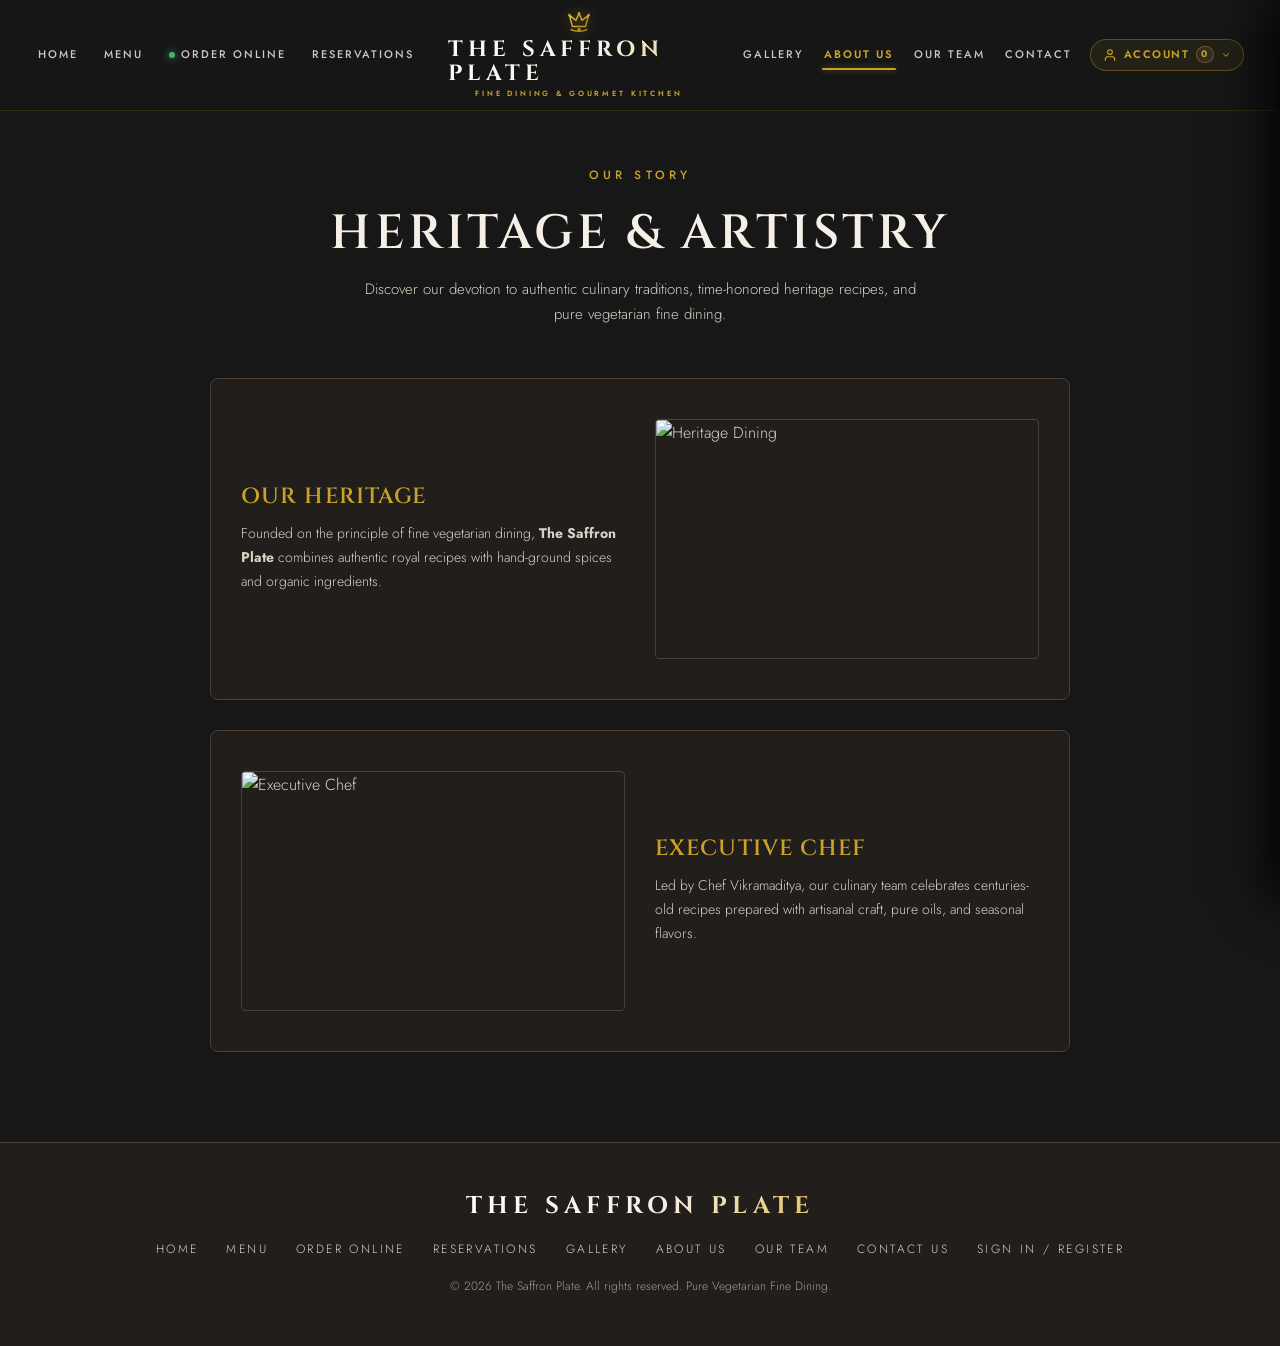
==== commit 2601d026: "Updated website features and design" ====
--- a/about.html
+++ b/about.html
@@ -13,8 +13,6 @@
 </head>
 
 <body>
-
-  <!-- Navigation Header -->
   <header class="site-header navbar-overlay" id="siteHeader">
     <div class="nav-inner">
       <nav class="nav-menu-list left" aria-label="Main Navigation Left">
@@ -54,16 +52,30 @@
         <a href="about.html" class="active">About Us</a>
         <a href="team.html">Our Team</a>
         <a href="contact.html">Contact</a>
-        <a href="order.html#cart" class="nav-cart-btn" aria-label="View Shopping Cart">
-          <svg width="14" height="14" viewBox="0 0 24 24" fill="none" stroke="currentColor" stroke-width="2" stroke-linecap="round" stroke-linejoin="round" aria-hidden="true">
-            <circle cx="9" cy="21" r="1"></circle>
-            <circle cx="20" cy="21" r="1"></circle>
-            <path d="M1 1h4l2.68 13.39a2 2 0 0 0 2 1.61h9.72a2 2 0 0 0 2-1.61L23 6H6"></path>
-          </svg>
-          <span>Cart</span>
-          <span class="nav-cart-count">0</span>
-        </a>
-        <a href="auth.html" class="nav-auth-btn">Sign In</a>
+        <div class="nav-dropdown" id="navAccountDropdown">
+          <button type="button" class="nav-dropdown-trigger" id="navDropdownTrigger" aria-expanded="false" aria-haspopup="true">
+            <svg width="14" height="14" viewBox="0 0 24 24" fill="none" stroke="currentColor" stroke-width="2" stroke-linecap="round" stroke-linejoin="round" aria-hidden="true"><path d="M20 21v-2a4 4 0 0 0-4-4H8a4 4 0 0 0-4 4v2"></path><circle cx="12" cy="7" r="4"></circle></svg>
+            <span>Account</span>
+            <span class="nav-cart-count">0</span>
+            <svg class="dropdown-chevron" width="10" height="10" viewBox="0 0 24 24" fill="none" stroke="currentColor" stroke-width="2.5" stroke-linecap="round" stroke-linejoin="round" aria-hidden="true"><polyline points="6 9 12 15 18 9"></polyline></svg>
+          </button>
+          <div class="nav-dropdown-menu" id="navDropdownMenu">
+            <a href="auth.html" class="dropdown-item">
+              <span class="dropdown-item-left">
+                <svg width="14" height="14" viewBox="0 0 24 24" fill="none" stroke="currentColor" stroke-width="2" stroke-linecap="round" stroke-linejoin="round" aria-hidden="true"><path d="M15 3h4a2 2 0 0 1 2 2v14a2 2 0 0 1-2 2h-4"></path><polyline points="10 17 15 12 10 7"></polyline><line x1="15" y1="12" x2="3" y2="12"></line></svg>
+                <span>Sign In / Register</span>
+              </span>
+            </a>
+            <div class="dropdown-divider"></div>
+            <a href="order.html#cart" class="dropdown-item">
+              <span class="dropdown-item-left">
+                <svg width="14" height="14" viewBox="0 0 24 24" fill="none" stroke="currentColor" stroke-width="2" stroke-linecap="round" stroke-linejoin="round" aria-hidden="true"><circle cx="9" cy="21" r="1"></circle><circle cx="20" cy="21" r="1"></circle><path d="M1 1h4l2.68 13.39a2 2 0 0 0 2 1.61h9.72a2 2 0 0 0 2-1.61L23 6H6"></path></svg>
+                <span>View Cart</span>
+              </span>
+              <span class="nav-cart-count">0</span>
+            </a>
+          </div>
+        </div>
       </nav>
 
       <div class="nav-mobile-actions">
@@ -83,8 +95,6 @@
       </div>
     </div>
   </header>
-
-  <!-- Mobile Navigation Drawer -->
   <div class="mobile-nav-backdrop" id="mobileNavBackdrop"></div>
   <aside class="mobile-nav-drawer" id="mobileNavDrawer" aria-label="Mobile Navigation Menu">
     <div class="mobile-drawer-header">
--- a/styles.css
+++ b/styles.css
@@ -12,6 +12,8 @@
   --radius-sm: 4px;
   --radius-md: 8px;
   --transition: all 0.3s ease;
+  --transition-fast: all 0.15s ease;
+  --transition-smooth: all 0.4s cubic-bezier(0.16, 1, 0.3, 1);
 }
 
 *,
@@ -126,7 +128,6 @@
   box-shadow: 0 8px 20px rgba(201, 162, 39, 0.2);
 }
 
-/* Navigation & Header Glassmorphism */
 .site-header,
 .navbar-overlay {
   position: sticky;
@@ -134,11 +135,11 @@
   left: 0;
   width: 100%;
   z-index: 1000;
-  background: rgba(23, 23, 23, 0.78);
-  backdrop-filter: blur(14px);
-  -webkit-backdrop-filter: blur(14px);
+  background: rgba(23, 23, 23, 0.82);
+  backdrop-filter: blur(16px);
+  -webkit-backdrop-filter: blur(16px);
   border-bottom: 1px solid rgba(201, 162, 39, 0.16);
-  padding: 16px 48px;
+  padding: 12px 36px;
   transition: all 0.35s cubic-bezier(0.16, 1, 0.3, 1);
 }
 
@@ -148,59 +149,47 @@
   backdrop-filter: blur(20px);
   -webkit-backdrop-filter: blur(20px);
   border-bottom: 1px solid rgba(201, 162, 39, 0.35);
-  padding: 10px 48px;
+  padding: 8px 36px;
   box-shadow: 0 14px 40px -10px rgba(0, 0, 0, 0.85), 0 0 25px rgba(201, 162, 39, 0.08);
 }
 
-.hero-viewport {
-  position: relative;
-  min-height: 100vh;
-  width: 100%;
-  display: flex;
-  flex-direction: column;
-  justify-content: space-between;
-  margin-top: -85px;
-  padding-top: 85px;
-  background:
-    linear-gradient(to right, rgba(23, 23, 23, 0.98) 0%, rgba(23, 23, 23, 0.85) 45%, rgba(23, 23, 23, 0.4) 100%),
-    url('images/hero_dish.jpg') center right / cover no-repeat;
-}
-
 .nav-inner {
-  display: flex;
-  align-items: center;
-  justify-content: space-between;
-  width: 100%;
-  max-width: 1560px;
+  display: grid;
+  grid-template-columns: 1fr auto 1fr;
+  align-items: center;
+  width: 100%;
+  max-width: 1680px;
   margin: 0 auto;
-  gap: 24px;
+  gap: 20px;
 }
 
 .nav-menu-list {
   display: flex;
   align-items: center;
-  gap: 28px;
-  flex: 1;
 }
 
 .nav-menu-list.left {
   justify-content: flex-start;
+  gap: 22px;
 }
 
 .nav-menu-list.right {
   justify-content: flex-end;
-  gap: 22px;
+  gap: 16px;
 }
 
 .nav-menu-list a {
   position: relative;
-  font-size: 11.5px;
-  letter-spacing: 0.22em;
+  font-size: 11px;
+  letter-spacing: 0.18em;
   color: var(--heading);
   font-weight: 500;
   text-transform: uppercase;
-  opacity: 0.88;
-  padding: 8px 0;
+  opacity: 0.82;
+  display: inline-flex;
+  align-items: center;
+  height: 34px;
+  padding: 0 2px;
   transition: color 0.25s ease, opacity 0.25s ease;
   white-space: nowrap;
   text-decoration: none;
@@ -209,13 +198,14 @@
 .nav-menu-list a::after {
   content: '';
   position: absolute;
-  bottom: 0;
+  bottom: 2px;
   left: 50%;
   width: 0;
   height: 2px;
-  background: linear-gradient(90deg, transparent, var(--gold), transparent);
+  background: var(--gold);
   transition: width 0.3s cubic-bezier(0.16, 1, 0.3, 1), left 0.3s cubic-bezier(0.16, 1, 0.3, 1);
-  box-shadow: 0 0 10px rgba(201, 162, 39, 0.7);
+  box-shadow: 0 0 6px rgba(201, 162, 39, 0.5);
+  border-radius: 1px;
 }
 
 .nav-menu-list a:hover {
@@ -235,11 +225,10 @@
   font-weight: 600;
 }
 
-/* Order link with live pulse */
 .nav-order-link {
   display: inline-flex;
   align-items: center;
-  gap: 7px;
+  gap: 6px;
 }
 
 .nav-pulse-dot {
@@ -257,14 +246,14 @@
   100% { transform: scale(0.95); box-shadow: 0 0 0 0 rgba(74, 222, 128, 0); }
 }
 
-/* Brand Identity */
 .brand-center {
   display: flex;
   flex-direction: column;
   align-items: center;
+  justify-content: center;
   text-decoration: none;
-  gap: 3px;
-  flex-shrink: 0;
+  gap: 2px;
+  padding: 0 12px;
   transition: transform 0.3s ease;
 }
 
@@ -282,13 +271,18 @@
   transition: filter 0.3s ease;
 }
 
+.brand-crest svg {
+  display: block;
+}
+
 .brand-center:hover .brand-crest {
   filter: drop-shadow(0 0 12px rgba(201, 162, 39, 0.8));
 }
 
 .brand-name {
   font-family: var(--font-serif);
-  font-size: 24px;
+  font-size: 22px;
+  line-height: 1.1;
   letter-spacing: 0.22em;
   color: var(--heading);
   font-weight: 700;
@@ -301,152 +295,38 @@
 
 .site-header.nav-scrolled .brand-name,
 .navbar-overlay.nav-scrolled .brand-name {
-  font-size: 20px;
+  font-size: 19px;
 }
 
 .brand-sub {
   display: block;
   font-family: var(--font-sans);
-  font-size: 8px;
-  letter-spacing: 0.45em;
+  font-size: 7.5px;
+  line-height: 1;
+  letter-spacing: 0.38em;
   color: var(--gold);
   font-weight: 600;
   text-transform: uppercase;
-}
-
-.hero-main-content {
-  flex-grow: 1;
-  display: flex;
-  align-items: center;
-  width: 100%;
-  padding: 60px 60px 100px;
-}
-
-.hero-text-box {
-  max-width: 650px;
-}
-
-.hero-subtitle {
-  font-family: var(--font-display);
-  font-style: italic;
-  font-size: 24px;
-  color: var(--gold);
-  margin-bottom: 20px;
-  display: block;
-}
-
-.hero-text-box h1 {
-  font-size: clamp(48px, 6vw, 80px);
-  line-height: 1.05;
-  margin-bottom: 24px;
-  text-transform: uppercase;
-  letter-spacing: 0.04em;
-  color: var(--heading);
-}
-
-.hero-text-box h1 em {
-  font-family: var(--font-display);
-  font-style: italic;
-  font-weight: 500;
-  color: var(--gold);
-  text-transform: uppercase;
-}
-
-.hero-sub {
-  font-size: 17px;
-  color: var(--body-text);
-  line-height: 1.8;
-  margin-bottom: 40px;
-  max-width: 540px;
-}
-
-.culinary-section {
-  width: 100%;
-  padding: 100px 60px;
-  background-color: var(--bg-main);
-}
-
-.culinary-grid {
-  width: 100%;
-  display: grid;
-  grid-template-columns: repeat(4, 1fr);
-  gap: 24px;
-}
-
-.culinary-card {
-  background: var(--bg-card);
-  border: 1px solid var(--border);
-  border-radius: var(--radius-md);
-  padding: 20px;
-  display: flex;
-  flex-direction: column;
-  transition: var(--transition);
-}
-
-.culinary-card:hover {
-  border-color: var(--gold);
-  transform: translateY(-4px);
-  box-shadow: 0 16px 32px rgba(0, 0, 0, 0.7);
-}
-
-.culinary-card-img {
-  width: 100%;
-  height: 180px;
-  object-fit: cover;
-  border-radius: var(--radius-sm);
-  margin-bottom: 16px;
-  border: 1px solid var(--border);
-}
-
-.culinary-card h3 {
-  font-size: 15px;
-  letter-spacing: 0.05em;
-  color: var(--heading);
-  text-transform: uppercase;
-  margin-bottom: 8px;
-}
-
-.culinary-card:hover h3 {
-  color: var(--gold);
-}
-
-.culinary-card p {
-  font-size: 13px;
-  color: var(--body-text);
-  line-height: 1.6;
-  margin-bottom: 16px;
-  flex-grow: 1;
-}
-
-.culinary-card .price {
-  font-family: var(--font-serif);
-  font-size: 18px;
-  color: var(--gold);
-  font-weight: 600;
-  padding-top: 12px;
-  border-top: 1px solid var(--border);
-}
-
-.nav-menu-list a.active {
-  color: var(--gold);
-  border-bottom: 1px solid var(--gold);
-  padding-bottom: 2px;
-  opacity: 1;
-}
-
-/* Nav Cart Button */
+  margin-top: 2px;
+}
+
 .nav-cart-btn {
   display: inline-flex;
   align-items: center;
-  gap: 8px;
+  justify-content: center;
+  gap: 7px;
+  height: 32px;
   background: rgba(201, 162, 39, 0.08);
   border: 1px solid rgba(201, 162, 39, 0.35) !important;
-  padding: 6px 14px !important;
-  border-radius: 20px;
+  padding: 0 13px !important;
+  border-radius: 16px;
   color: var(--gold) !important;
   opacity: 1 !important;
   transition: all 0.3s ease !important;
   text-decoration: none;
+  font-size: 10.5px;
+  letter-spacing: 0.15em;
+  font-weight: 600;
 }
 
 .nav-cart-btn::after {
@@ -456,22 +336,22 @@
 .nav-cart-btn:hover {
   background: rgba(201, 162, 39, 0.2);
   border-color: var(--gold) !important;
-  transform: translateY(-2px);
-  box-shadow: 0 4px 16px rgba(201, 162, 39, 0.25);
+  transform: translateY(-1px);
+  box-shadow: 0 4px 14px rgba(201, 162, 39, 0.25);
 }
 
 .nav-cart-count {
   display: inline-flex;
   align-items: center;
   justify-content: center;
-  min-width: 18px;
-  height: 18px;
-  padding: 0 5px;
-  font-size: 10px;
+  min-width: 17px;
+  height: 17px;
+  padding: 0 4px;
+  font-size: 9.5px;
   font-weight: 700;
   background: #332d26;
   color: var(--gold);
-  border-radius: 10px;
+  border-radius: 9px;
   border: 1px solid rgba(201, 162, 39, 0.4);
   transition: transform 0.2s ease, background 0.2s ease;
 }
@@ -484,21 +364,20 @@
   animation: badgePop 0.3s ease;
 }
 
-@keyframes badgePop {
-  0% { transform: scale(0.8); }
-  50% { transform: scale(1.3); }
-  100% { transform: scale(1); }
-}
-
-/* Nav Auth Button */
 .nav-auth-btn {
+  display: inline-flex;
+  align-items: center;
+  justify-content: center;
+  height: 32px;
   border: 1px solid var(--gold) !important;
-  padding: 7px 18px !important;
-  border-radius: 20px;
+  padding: 0 15px !important;
+  border-radius: 16px;
   color: var(--gold) !important;
   background: rgba(201, 162, 39, 0.04);
   transition: all 0.3s ease !important;
   font-weight: 600 !important;
+  font-size: 10.5px !important;
+  letter-spacing: 0.16em !important;
   text-decoration: none;
 }
 
@@ -512,10 +391,135 @@
   color: #171717 !important;
   border-color: #d8b132 !important;
   box-shadow: 0 4px 18px rgba(201, 162, 39, 0.35);
-  transform: translateY(-2px);
-}
-
-/* Mobile Controls (Visible on smaller viewports) */
+  transform: translateY(-1px);
+}
+
+.nav-dropdown {
+  position: relative;
+  display: inline-flex;
+  align-items: center;
+}
+
+.nav-dropdown-trigger {
+  display: inline-flex;
+  align-items: center;
+  justify-content: center;
+  gap: 7px;
+  height: 32px;
+  background: rgba(201, 162, 39, 0.08);
+  border: 1px solid rgba(201, 162, 39, 0.35);
+  padding: 0 12px;
+  border-radius: 16px;
+  color: var(--gold);
+  font-family: var(--font-sans);
+  font-size: 11px;
+  letter-spacing: 0.14em;
+  font-weight: 600;
+  text-transform: uppercase;
+  cursor: pointer;
+  transition: all 0.25s ease;
+  line-height: 1;
+  white-space: nowrap;
+}
+
+.nav-dropdown-trigger:hover,
+.nav-dropdown-trigger.active,
+.nav-dropdown.is-open .nav-dropdown-trigger {
+  background: rgba(201, 162, 39, 0.2);
+  border-color: var(--gold);
+  color: #fff;
+  transform: translateY(-1px);
+  box-shadow: 0 4px 14px rgba(201, 162, 39, 0.25);
+}
+
+.nav-dropdown-trigger .dropdown-chevron {
+  transition: transform 0.25s ease;
+  opacity: 0.85;
+}
+
+.nav-dropdown.is-open .dropdown-chevron {
+  transform: rotate(180deg);
+  opacity: 1;
+}
+
+.nav-dropdown-menu {
+  position: absolute;
+  top: calc(100% + 10px);
+  right: 0;
+  min-width: 215px;
+  background: rgba(20, 18, 15, 0.96);
+  border: 1px solid rgba(201, 162, 39, 0.35);
+  border-radius: 12px;
+  padding: 8px;
+  box-shadow: 0 16px 36px rgba(0, 0, 0, 0.7), 0 0 20px rgba(201, 162, 39, 0.12);
+  backdrop-filter: blur(16px);
+  -webkit-backdrop-filter: blur(16px);
+  opacity: 0;
+  visibility: hidden;
+  transform: translateY(-8px) scale(0.98);
+  transition: opacity 0.2s cubic-bezier(0.16, 1, 0.3, 1), transform 0.2s cubic-bezier(0.16, 1, 0.3, 1), visibility 0.2s;
+  z-index: 1050;
+  display: flex;
+  flex-direction: column;
+}
+
+.nav-dropdown.is-open .nav-dropdown-menu {
+  opacity: 1;
+  visibility: visible;
+  transform: translateY(0) scale(1);
+  pointer-events: auto;
+}
+
+.dropdown-item {
+  display: flex !important;
+  align-items: center;
+  justify-content: space-between;
+  gap: 12px;
+  padding: 9px 12px !important;
+  border-radius: 8px;
+  color: var(--heading) !important;
+  font-family: var(--font-sans);
+  font-size: 11px !important;
+  letter-spacing: 0.12em !important;
+  text-transform: uppercase !important;
+  font-weight: 500 !important;
+  text-decoration: none !important;
+  transition: background 0.2s ease, color 0.2s ease, transform 0.2s ease !important;
+  opacity: 0.9 !important;
+  height: auto !important;
+  box-sizing: border-box;
+}
+
+.dropdown-item::after {
+  display: none !important;
+}
+
+.dropdown-item:hover,
+.dropdown-item.active {
+  background: rgba(201, 162, 39, 0.15) !important;
+  color: var(--gold) !important;
+  opacity: 1 !important;
+  transform: translateX(2px);
+}
+
+.dropdown-item-left {
+  display: inline-flex;
+  align-items: center;
+  gap: 9px;
+}
+
+.dropdown-item-left svg {
+  color: var(--gold);
+  stroke: var(--gold);
+  flex-shrink: 0;
+}
+
+.dropdown-divider {
+  height: 1px;
+  background: rgba(201, 162, 39, 0.18);
+  margin: 4px 6px;
+}
+
 .nav-mobile-actions {
   display: none;
   align-items: center;
@@ -568,7 +572,6 @@
   transform: translateY(-7px) rotate(-45deg);
 }
 
-/* Mobile Drawer & Backdrop */
 .mobile-nav-backdrop {
   position: fixed;
   inset: 0;
@@ -726,6 +729,133 @@
   opacity: 0.75;
 }
 
+.hero-viewport {
+  position: relative;
+  min-height: 100vh;
+  width: 100%;
+  display: flex;
+  flex-direction: column;
+  justify-content: space-between;
+  margin-top: -85px;
+  padding-top: 85px;
+  background:
+    linear-gradient(to right, rgba(23, 23, 23, 0.98) 0%, rgba(23, 23, 23, 0.85) 45%, rgba(23, 23, 23, 0.4) 100%),
+    url('images/hero_dish.jpg') center right / cover no-repeat;
+}
+
+.hero-main-content {
+  flex-grow: 1;
+  display: flex;
+  align-items: center;
+  width: 100%;
+  padding: 60px 60px 100px;
+}
+
+.hero-text-box {
+  max-width: 650px;
+}
+
+.hero-subtitle {
+  font-family: var(--font-display);
+  font-style: italic;
+  font-size: 24px;
+  color: var(--gold);
+  margin-bottom: 20px;
+  display: block;
+}
+
+.hero-text-box h1 {
+  font-size: clamp(48px, 6vw, 80px);
+  line-height: 1.05;
+  margin-bottom: 24px;
+  text-transform: uppercase;
+  letter-spacing: 0.04em;
+  color: var(--heading);
+}
+
+.hero-text-box h1 em {
+  font-family: var(--font-display);
+  font-style: italic;
+  font-weight: 500;
+  color: var(--gold);
+  text-transform: uppercase;
+}
+
+.hero-sub {
+  font-size: 17px;
+  color: var(--body-text);
+  line-height: 1.8;
+  margin-bottom: 40px;
+  max-width: 540px;
+}
+
+.culinary-section {
+  width: 100%;
+  padding: 100px 60px;
+  background-color: var(--bg-main);
+}
+
+.culinary-grid {
+  width: 100%;
+  display: grid;
+  grid-template-columns: repeat(4, 1fr);
+  gap: 24px;
+}
+
+.culinary-card {
+  background: var(--bg-card);
+  border: 1px solid var(--border);
+  border-radius: var(--radius-md);
+  padding: 20px;
+  display: flex;
+  flex-direction: column;
+  transition: var(--transition);
+}
+
+.culinary-card:hover {
+  border-color: var(--gold);
+  transform: translateY(-4px);
+  box-shadow: 0 16px 32px rgba(0, 0, 0, 0.7);
+}
+
+.culinary-card-img {
+  width: 100%;
+  height: 180px;
+  object-fit: cover;
+  border-radius: var(--radius-sm);
+  margin-bottom: 16px;
+  border: 1px solid var(--border);
+}
+
+.culinary-card h3 {
+  font-size: 15px;
+  letter-spacing: 0.05em;
+  color: var(--heading);
+  text-transform: uppercase;
+  margin-bottom: 8px;
+}
+
+.culinary-card:hover h3 {
+  color: var(--gold);
+}
+
+.culinary-card p {
+  font-size: 13px;
+  color: var(--body-text);
+  line-height: 1.6;
+  margin-bottom: 16px;
+  flex-grow: 1;
+}
+
+.culinary-card .price {
+  font-family: var(--font-serif);
+  font-size: 18px;
+  color: var(--gold);
+  font-weight: 600;
+  padding-top: 12px;
+  border-top: 1px solid var(--border);
+}
+
 footer {
   background: var(--bg-card);
   padding: 50px 20px;
@@ -837,15 +967,13 @@
   }
 }
 
-  .culinary-section {
-    padding: 60px 24px;
-  }
-
-  .culinary-grid {
-    grid-template-columns: repeat(1, 1fr);
-  }
-
+@media (max-width: 480px) {
   .hero-main-content {
-    padding: 40px 24px 80px;
+    padding: 30px 16px 60px;
+  }
+
+  .btn {
+    width: 100%;
+    padding: 14px 20px;
   }
 }
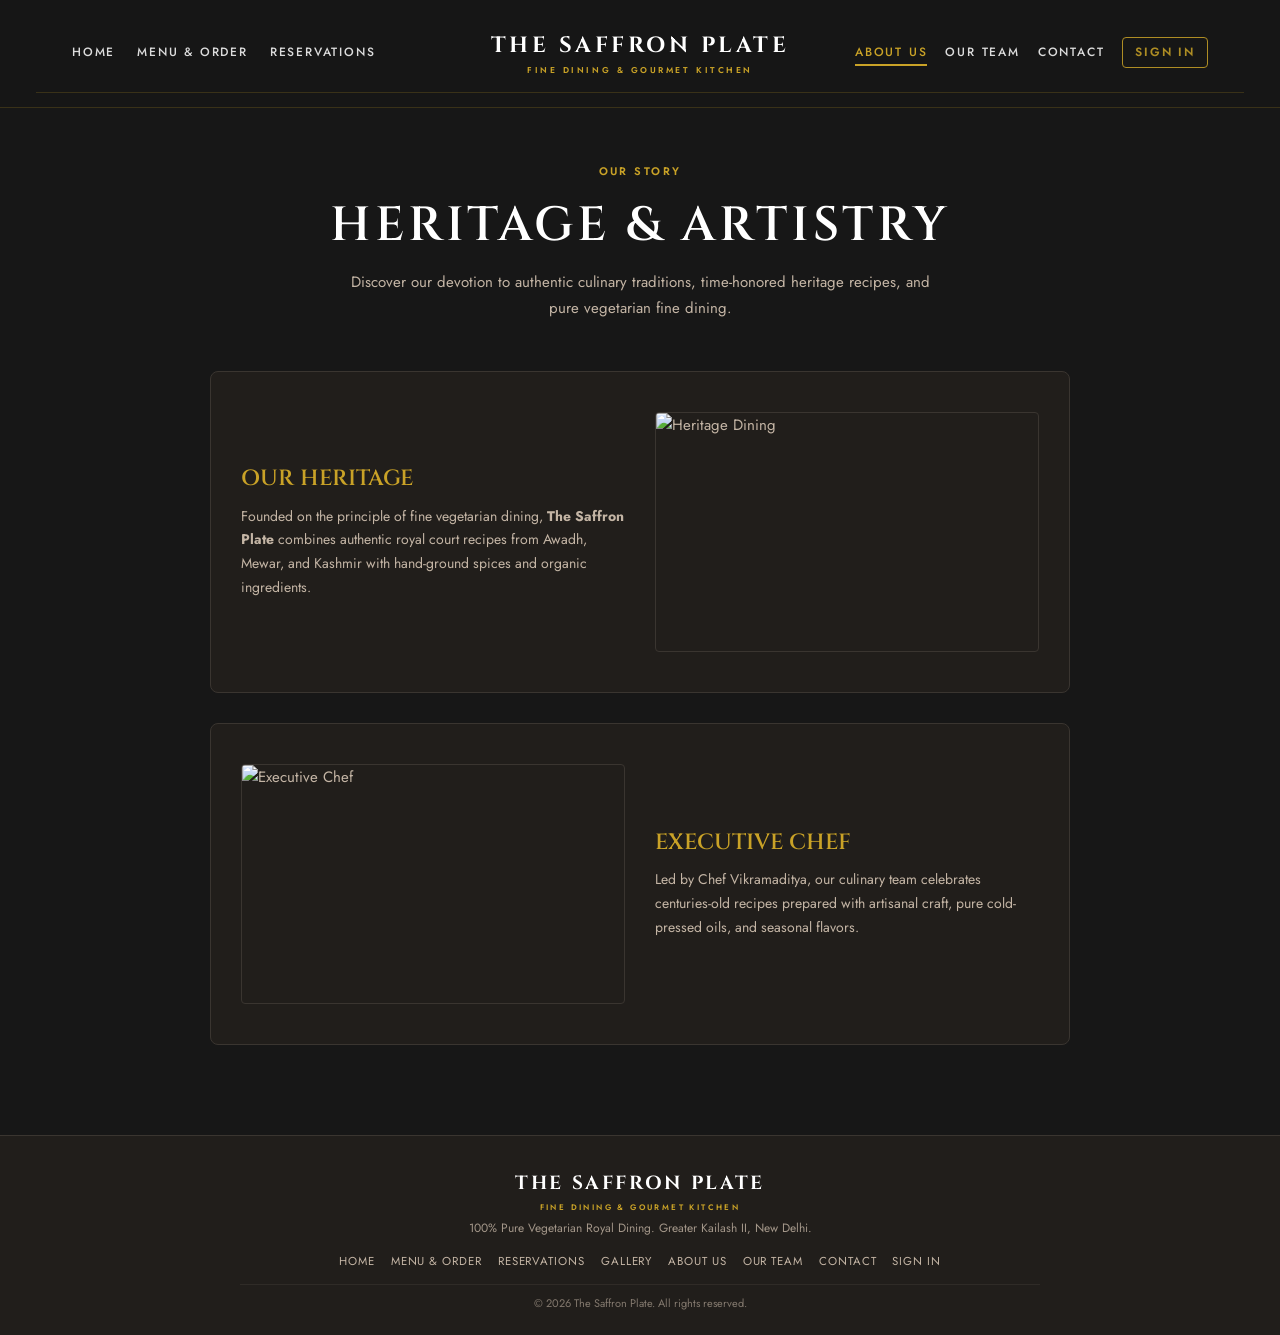
==== commit ea16c405: "Clean up styles and navigation links" ====
--- a/about.html
+++ b/about.html
@@ -1,140 +1,53 @@
 <!DOCTYPE html>
 <html lang="en">
-
 <head>
   <meta charset="UTF-8">
   <meta name="viewport" content="width=device-width, initial-scale=1.0">
-  <title>About Us — The Saffron Plate</title>
+  <title>About Us &amp; Heritage — The Saffron Plate</title>
   <link rel="preconnect" href="https://fonts.googleapis.com">
   <link rel="preconnect" href="https://fonts.gstatic.com" crossorigin>
-  <link href="https://fonts.googleapis.com/css2?family=Cinzel:wght@600;700&family=Jost:wght@300;400;500&display=swap" rel="stylesheet">
+  <link href="https://fonts.googleapis.com/css2?family=Cinzel:wght@600;700&family=Cormorant+Garamond:ital,wght@0,500;1,400;1,600&family=Jost:wght@300;400;500;600&display=swap" rel="stylesheet">
   <link rel="stylesheet" href="styles.css">
   <link rel="stylesheet" href="about.css">
 </head>
-
 <body>
-  <header class="site-header navbar-overlay" id="siteHeader">
-    <div class="nav-inner">
-      <nav class="nav-menu-list left" aria-label="Main Navigation Left">
-        <a href="index.html">Home</a>
-        <a href="index.html#menu">Menu</a>
-        <a href="order.html" class="nav-order-link">
-          <span class="nav-pulse-dot" aria-hidden="true"></span>
-          Order Online
+  <!-- Navbar -->
+  <header class="site-header">
+    <nav class="navbar-overlay">
+      <div class="nav-inner">
+        <div class="nav-menu-list left">
+          <a href="index.html">Home</a>
+          <a href="order.html">Menu &amp; Order</a>
+          <a href="reservation.html">Reservations</a>
+        </div>
+        <a href="index.html" class="brand-center">
+          <span class="brand-name">THE SAFFRON PLATE</span>
+          <span class="brand-sub">FINE DINING &amp; GOURMET KITCHEN</span>
         </a>
-        <a href="reservation.html">Reservations</a>
-      </nav>
-
-      <a href="index.html" class="brand-center" aria-label="The Saffron Plate Home">
-        <div class="brand-crest">
-          <svg class="brand-crest-svg" width="28" height="22" viewBox="0 0 32 24" fill="none" xmlns="http://www.w3.org/2000/svg" aria-hidden="true">
-            <path d="M16 1L19.5 9L27 3L23.5 16H8.5L5 3L12.5 9L16 1Z" stroke="url(#goldGradAbout)" stroke-width="1.6" stroke-linecap="round" stroke-linejoin="round"/>
-            <circle cx="16" cy="1" r="1.5" fill="#C9A227"/>
-            <circle cx="27" cy="3" r="1.5" fill="#C9A227"/>
-            <circle cx="5" cy="3" r="1.5" fill="#C9A227"/>
-            <path d="M7 19.5C11.5 22 20.5 22 25 19.5" stroke="url(#goldGradAbout)" stroke-width="1.6" stroke-linecap="round"/>
-            <circle cx="16" cy="19.5" r="1.8" fill="url(#goldGradAbout)"/>
-            <defs>
-              <linearGradient id="goldGradAbout" x1="0" y1="0" x2="32" y2="24" gradientUnits="userSpaceOnUse">
-                <stop offset="0%" stop-color="#E5C058"/>
-                <stop offset="50%" stop-color="#C9A227"/>
-                <stop offset="100%" stop-color="#9A7818"/>
-              </linearGradient>
-            </defs>
-          </svg>
+        <div class="nav-menu-list right">
+          <a href="about.html" class="active">About Us</a>
+          <a href="team.html">Our Team</a>
+          <a href="contact.html">Contact</a>
+          <a href="auth.html" class="nav-auth-btn">Sign In</a>
         </div>
-        <span class="brand-name">THE SAFFRON PLATE</span>
-        <span class="brand-sub">FINE DINING &amp; GOURMET KITCHEN</span>
-      </a>
-
-      <nav class="nav-menu-list right" aria-label="Main Navigation Right">
-        <a href="gallery.html">Gallery</a>
-        <a href="about.html" class="active">About Us</a>
-        <a href="team.html">Our Team</a>
-        <a href="contact.html">Contact</a>
-        <div class="nav-dropdown" id="navAccountDropdown">
-          <button type="button" class="nav-dropdown-trigger" id="navDropdownTrigger" aria-expanded="false" aria-haspopup="true">
-            <svg width="14" height="14" viewBox="0 0 24 24" fill="none" stroke="currentColor" stroke-width="2" stroke-linecap="round" stroke-linejoin="round" aria-hidden="true"><path d="M20 21v-2a4 4 0 0 0-4-4H8a4 4 0 0 0-4 4v2"></path><circle cx="12" cy="7" r="4"></circle></svg>
-            <span>Account</span>
-            <span class="nav-cart-count">0</span>
-            <svg class="dropdown-chevron" width="10" height="10" viewBox="0 0 24 24" fill="none" stroke="currentColor" stroke-width="2.5" stroke-linecap="round" stroke-linejoin="round" aria-hidden="true"><polyline points="6 9 12 15 18 9"></polyline></svg>
-          </button>
-          <div class="nav-dropdown-menu" id="navDropdownMenu">
-            <a href="auth.html" class="dropdown-item">
-              <span class="dropdown-item-left">
-                <svg width="14" height="14" viewBox="0 0 24 24" fill="none" stroke="currentColor" stroke-width="2" stroke-linecap="round" stroke-linejoin="round" aria-hidden="true"><path d="M15 3h4a2 2 0 0 1 2 2v14a2 2 0 0 1-2 2h-4"></path><polyline points="10 17 15 12 10 7"></polyline><line x1="15" y1="12" x2="3" y2="12"></line></svg>
-                <span>Sign In / Register</span>
-              </span>
-            </a>
-            <div class="dropdown-divider"></div>
-            <a href="order.html#cart" class="dropdown-item">
-              <span class="dropdown-item-left">
-                <svg width="14" height="14" viewBox="0 0 24 24" fill="none" stroke="currentColor" stroke-width="2" stroke-linecap="round" stroke-linejoin="round" aria-hidden="true"><circle cx="9" cy="21" r="1"></circle><circle cx="20" cy="21" r="1"></circle><path d="M1 1h4l2.68 13.39a2 2 0 0 0 2 1.61h9.72a2 2 0 0 0 2-1.61L23 6H6"></path></svg>
-                <span>View Cart</span>
-              </span>
-              <span class="nav-cart-count">0</span>
-            </a>
-          </div>
-        </div>
-      </nav>
-
-      <div class="nav-mobile-actions">
-        <a href="order.html#cart" class="nav-cart-btn mobile-cart-btn" aria-label="View Shopping Cart">
-          <svg width="15" height="15" viewBox="0 0 24 24" fill="none" stroke="currentColor" stroke-width="2" stroke-linecap="round" stroke-linejoin="round" aria-hidden="true">
-            <circle cx="9" cy="21" r="1"></circle>
-            <circle cx="20" cy="21" r="1"></circle>
-            <path d="M1 1h4l2.68 13.39a2 2 0 0 0 2 1.61h9.72a2 2 0 0 0 2-1.61L23 6H6"></path>
-          </svg>
-          <span class="nav-cart-count">0</span>
-        </a>
-        <button type="button" class="mobile-nav-toggle" id="mobileNavToggle" aria-label="Open mobile navigation" aria-expanded="false" aria-controls="mobileNavDrawer">
-          <span></span>
-          <span></span>
-          <span></span>
+        <button class="mobile-nav-toggle" id="mobileNavToggle" aria-label="Toggle Menu">
+          <span></span><span></span><span></span>
         </button>
       </div>
-    </div>
+      <div class="mobile-nav-menu" id="mobileNavMenu">
+        <a href="index.html">Home</a>
+        <a href="order.html">Menu &amp; Order</a>
+        <a href="reservation.html">Reservations</a>
+        <a href="about.html" class="active">Our Heritage</a>
+        <a href="team.html">Culinary Team</a>
+        <a href="contact.html">Contact Us</a>
+        <a href="auth.html">Sign In</a>
+      </div>
+    </nav>
   </header>
-  <div class="mobile-nav-backdrop" id="mobileNavBackdrop"></div>
-  <aside class="mobile-nav-drawer" id="mobileNavDrawer" aria-label="Mobile Navigation Menu">
-    <div class="mobile-drawer-header">
-      <div class="brand-crest">
-        <svg width="24" height="18" viewBox="0 0 32 24" fill="none" stroke="var(--gold)" stroke-width="1.8" aria-hidden="true">
-          <path d="M16 1L19.5 9L27 3L23.5 16H8.5L5 3L12.5 9L16 1Z"/>
-        </svg>
-      </div>
-      <span class="drawer-brand-title">THE SAFFRON PLATE</span>
-      <button type="button" class="mobile-nav-close" id="mobileNavClose" aria-label="Close menu">&times;</button>
-    </div>
 
-    <nav class="mobile-drawer-links">
-      <a href="index.html">Home</a>
-      <a href="index.html#menu">Our Menu</a>
-      <a href="order.html" class="drawer-order-highlight">
-        <span>Order Online</span>
-        <span class="drawer-badge">Live</span>
-      </a>
-      <a href="reservation.html">Table Reservations</a>
-      <a href="gallery.html">Dining Gallery</a>
-      <a href="about.html" class="active">About Heritage</a>
-      <a href="team.html">Master Chefs &amp; Team</a>
-      <a href="contact.html">Contact &amp; Location</a>
-      <a href="auth.html">Sign In / Register</a>
-    </nav>
-
-    <div class="mobile-drawer-actions">
-      <a href="order.html" class="btn solid mobile-drawer-btn">Order Online</a>
-      <a href="reservation.html" class="btn outline mobile-drawer-btn">Reserve a Table</a>
-    </div>
-
-    <div class="mobile-drawer-footer">
-      <p class="drawer-hours">Open Daily: 12:00 PM – 11:30 PM</p>
-      <p class="drawer-phone">Concierge: +91 11 4987 6543</p>
-    </div>
-  </aside>
-
+  <!-- About content -->
   <main class="about-container">
-    
     <div class="about-header">
       <span class="eyebrow">OUR STORY</span>
       <h1>HERITAGE &amp; ARTISTRY</h1>
@@ -144,7 +57,7 @@
     <div class="about-card">
       <div class="about-card-text">
         <h2>OUR HERITAGE</h2>
-        <p>Founded on the principle of fine vegetarian dining, <strong>The Saffron Plate</strong> combines authentic royal recipes with hand-ground spices and organic ingredients.</p>
+        <p>Founded on the principle of fine vegetarian dining, <strong>The Saffron Plate</strong> combines authentic royal court recipes from Awadh, Mewar, and Kashmir with hand-ground spices and organic ingredients.</p>
       </div>
       <img src="images/indian_thali.jpg" alt="Heritage Dining">
     </div>
@@ -153,31 +66,35 @@
       <img src="images/chef_portrait.jpg" alt="Executive Chef">
       <div class="about-card-text">
         <h2>EXECUTIVE CHEF</h2>
-        <p>Led by Chef Vikramaditya, our culinary team celebrates centuries-old recipes prepared with artisanal craft, pure oils, and seasonal flavors.</p>
+        <p>Led by Chef Vikramaditya, our culinary team celebrates centuries-old recipes prepared with artisanal craft, pure cold-pressed oils, and seasonal flavors.</p>
       </div>
     </div>
-
   </main>
 
-  <footer>
-    <div class="footer-simple">
-      <span class="brand-name">THE SAFFRON PLATE</span>
-      <ul class="footer-simple-links">
-        <li><a href="index.html">Home</a></li>
-        <li><a href="index.html#menu">Menu</a></li>
-        <li><a href="order.html">Order Online</a></li>
-        <li><a href="reservation.html">Reservations</a></li>
-        <li><a href="gallery.html">Gallery</a></li>
-        <li><a href="about.html">About Us</a></li>
-        <li><a href="team.html">Our Team</a></li>
-        <li><a href="contact.html">Contact Us</a></li>
-        <li><a href="auth.html">Sign In / Register</a></li>
-      </ul>
-      <p>© 2026 The Saffron Plate. All rights reserved. Pure Vegetarian Fine Dining.</p>
+  <!-- Footer -->
+  <footer class="site-footer">
+    <div class="footer-container">
+      <div class="footer-brand">
+        <span class="brand-name">THE SAFFRON PLATE</span>
+        <span class="brand-sub">FINE DINING &amp; GOURMET KITCHEN</span>
+        <p>100% Pure Vegetarian Royal Dining. Greater Kailash II, New Delhi.</p>
+      </div>
+      <div class="footer-links">
+        <a href="index.html">Home</a>
+        <a href="order.html">Menu &amp; Order</a>
+        <a href="reservation.html">Reservations</a>
+        <a href="gallery.html">Gallery</a>
+        <a href="about.html">About Us</a>
+        <a href="team.html">Our Team</a>
+        <a href="contact.html">Contact</a>
+        <a href="auth.html">Sign In</a>
+      </div>
+      <div class="footer-copy">
+        <p>&copy; 2026 The Saffron Plate. All rights reserved.</p>
+      </div>
     </div>
   </footer>
 
   <script src="nav.js"></script>
- </body>
-
+</body>
 </html>
--- a/styles.css
+++ b/styles.css
@@ -1,27 +1,24 @@
+/* Global styles */
+
 :root {
   --bg-main: #171717;
   --bg-card: #211E1B;
-  --heading: #F5EFE6;
-  --body-text: #D8D0C4;
   --gold: #C9A227;
-  --border: #4A4038;
+  --heading: #FFFFFF;
+  --body-text: #C4B5A5;
+  --border: #3A3530;
   --font-serif: 'Cinzel', serif;
+  --font-sans: 'Jost', sans-serif;
   --font-display: 'Cormorant Garamond', serif;
-  --font-sans: 'Jost', sans-serif;
-  --shadow-card: 0 25px 50px -12px rgba(0, 0, 0, 0.85);
   --radius-sm: 4px;
   --radius-md: 8px;
-  --transition: all 0.3s ease;
-  --transition-fast: all 0.15s ease;
-  --transition-smooth: all 0.4s cubic-bezier(0.16, 1, 0.3, 1);
-}
-
-*,
-*::before,
-*::after {
+  --transition: all 0.25s ease;
+}
+
+*, *::before, *::after {
+  box-sizing: border-box;
   margin: 0;
   padding: 0;
-  box-sizing: border-box;
 }
 
 html {
@@ -32,28 +29,21 @@
   background-color: var(--bg-main);
   color: var(--body-text);
   font-family: var(--font-sans);
-  font-weight: 300;
   line-height: 1.6;
-  overflow-x: hidden;
-  width: 100%;
-}
-
-h1,
-h2,
-h3,
-h4,
-h5,
-h6 {
+  font-size: 15px;
+}
+
+h1, h2, h3, h4 {
+  color: var(--heading);
   font-family: var(--font-serif);
-  color: var(--heading);
   font-weight: 600;
-  letter-spacing: 0.05em;
-  line-height: 1.2;
+  line-height: 1.25;
 }
 
 a {
+  color: inherit;
   text-decoration: none;
-  color: inherit;
+  transition: var(--transition);
 }
 
 ul {
@@ -66,53 +56,54 @@
   display: block;
 }
 
+/* Typography & Headings */
 .eyebrow {
   font-family: var(--font-sans);
-  font-size: 12px;
-  letter-spacing: 0.35em;
-  color: var(--gold);
-  font-weight: 500;
+  font-size: 11px;
+  letter-spacing: 0.22em;
+  color: var(--gold);
   text-transform: uppercase;
+  margin-bottom: 8px;
   display: inline-block;
-  margin-bottom: 12px;
+  font-weight: 600;
 }
 
 .section-head {
   text-align: center;
-  max-width: 800px;
-  margin: 0 auto 60px;
+  margin-bottom: 40px;
 }
 
 .section-head h2 {
-  font-size: clamp(32px, 4vw, 48px);
+  font-size: 30px;
   letter-spacing: 0.08em;
 }
 
+/* Buttons */
 .btn {
   display: inline-flex;
   align-items: center;
   justify-content: center;
-  padding: 16px 40px;
   font-family: var(--font-sans);
-  font-size: 13px;
-  letter-spacing: 0.2em;
+  font-size: 12px;
+  letter-spacing: 0.16em;
   font-weight: 600;
+  padding: 11px 24px;
   text-transform: uppercase;
   border-radius: var(--radius-sm);
+  cursor: pointer;
   transition: var(--transition);
-  cursor: pointer;
 }
 
 .btn.solid {
-  background: var(--gold);
-  color: #171717;
+  background-color: var(--gold);
+  color: var(--bg-main);
   border: 1px solid var(--gold);
 }
 
 .btn.solid:hover {
-  background: #d8b132;
+  background-color: #dfb83b;
   transform: translateY(-2px);
-  box-shadow: 0 8px 20px rgba(201, 162, 39, 0.3);
+  box-shadow: 0 6px 18px rgba(201, 162, 39, 0.3);
 }
 
 .btn.outline {
@@ -122,12 +113,12 @@
 }
 
 .btn.outline:hover {
-  background: rgba(201, 162, 39, 0.15);
+  background: rgba(201, 162, 39, 0.12);
   color: #FFF;
   transform: translateY(-2px);
-  box-shadow: 0 8px 20px rgba(201, 162, 39, 0.2);
-}
-
+}
+
+/* Site Header & Symmetrical Navigation */
 .site-header,
 .navbar-overlay {
   position: sticky;
@@ -135,845 +126,571 @@
   left: 0;
   width: 100%;
   z-index: 1000;
-  background: rgba(23, 23, 23, 0.82);
-  backdrop-filter: blur(16px);
-  -webkit-backdrop-filter: blur(16px);
-  border-bottom: 1px solid rgba(201, 162, 39, 0.16);
-  padding: 12px 36px;
-  transition: all 0.35s cubic-bezier(0.16, 1, 0.3, 1);
+  background: rgba(23, 23, 23, 0.95);
+  backdrop-filter: blur(10px);
+  border-bottom: 1px solid rgba(201, 162, 39, 0.2);
+  padding: 14px 36px;
+  transition: all 0.3s ease;
 }
 
 .site-header.nav-scrolled,
 .navbar-overlay.nav-scrolled {
-  background: rgba(18, 17, 16, 0.96);
-  backdrop-filter: blur(20px);
-  -webkit-backdrop-filter: blur(20px);
-  border-bottom: 1px solid rgba(201, 162, 39, 0.35);
-  padding: 8px 36px;
-  box-shadow: 0 14px 40px -10px rgba(0, 0, 0, 0.85), 0 0 25px rgba(201, 162, 39, 0.08);
+  background: rgba(18, 17, 16, 0.98);
+  padding: 10px 36px;
+  box-shadow: 0 4px 20px rgba(0, 0, 0, 0.6);
 }
 
 .nav-inner {
   display: grid;
   grid-template-columns: 1fr auto 1fr;
   align-items: center;
-  width: 100%;
-  max-width: 1680px;
+  max-width: 1400px;
   margin: 0 auto;
-  gap: 20px;
-}
-
-.nav-menu-list {
-  display: flex;
-  align-items: center;
 }
 
 .nav-menu-list.left {
-  justify-content: flex-start;
+  display: flex;
+  align-items: center;
   gap: 22px;
 }
 
 .nav-menu-list.right {
+  display: flex;
+  align-items: center;
   justify-content: flex-end;
-  gap: 16px;
+  gap: 18px;
 }
 
 .nav-menu-list a {
-  position: relative;
-  font-size: 11px;
-  letter-spacing: 0.18em;
+  font-size: 12px;
+  letter-spacing: 0.15em;
   color: var(--heading);
   font-weight: 500;
   text-transform: uppercase;
-  opacity: 0.82;
-  display: inline-flex;
-  align-items: center;
-  height: 34px;
-  padding: 0 2px;
-  transition: color 0.25s ease, opacity 0.25s ease;
-  white-space: nowrap;
-  text-decoration: none;
-}
-
-.nav-menu-list a::after {
+  opacity: 0.85;
+  padding: 4px 0;
+  position: relative;
+}
+
+.nav-menu-list a:hover,
+.nav-menu-list a.active {
+  opacity: 1;
+  color: var(--gold);
+}
+
+.nav-menu-list a.active::after {
   content: '';
   position: absolute;
-  bottom: 2px;
-  left: 50%;
-  width: 0;
+  bottom: 0;
+  left: 0;
+  width: 100%;
   height: 2px;
   background: var(--gold);
-  transition: width 0.3s cubic-bezier(0.16, 1, 0.3, 1), left 0.3s cubic-bezier(0.16, 1, 0.3, 1);
-  box-shadow: 0 0 6px rgba(201, 162, 39, 0.5);
-  border-radius: 1px;
-}
-
-.nav-menu-list a:hover {
-  opacity: 1;
-  color: var(--gold);
-}
-
-.nav-menu-list a:hover::after,
-.nav-menu-list a.active::after {
-  width: 100%;
-  left: 0;
-}
-
-.nav-menu-list a.active {
-  opacity: 1;
-  color: var(--gold);
-  font-weight: 600;
-}
-
-.nav-order-link {
-  display: inline-flex;
-  align-items: center;
-  gap: 6px;
-}
-
-.nav-pulse-dot {
-  width: 6px;
-  height: 6px;
-  background-color: #4ade80;
-  border-radius: 50%;
-  box-shadow: 0 0 8px #4ade80;
-  animation: navPulse 2s infinite;
-}
-
-@keyframes navPulse {
-  0% { transform: scale(0.95); box-shadow: 0 0 0 0 rgba(74, 222, 128, 0.7); }
-  70% { transform: scale(1.1); box-shadow: 0 0 0 6px rgba(74, 222, 128, 0); }
-  100% { transform: scale(0.95); box-shadow: 0 0 0 0 rgba(74, 222, 128, 0); }
 }
 
 .brand-center {
-  display: flex;
-  flex-direction: column;
-  align-items: center;
-  justify-content: center;
-  text-decoration: none;
-  gap: 2px;
-  padding: 0 12px;
-  transition: transform 0.3s ease;
-}
-
-.brand-center:hover {
-  transform: scale(1.02);
-}
-
-.brand-crest {
-  display: flex;
-  align-items: center;
-  justify-content: center;
-  margin-bottom: 2px;
-  color: var(--gold);
-  filter: drop-shadow(0 0 6px rgba(201, 162, 39, 0.45));
-  transition: filter 0.3s ease;
-}
-
-.brand-crest svg {
-  display: block;
-}
-
-.brand-center:hover .brand-crest {
-  filter: drop-shadow(0 0 12px rgba(201, 162, 39, 0.8));
+  text-align: center;
 }
 
 .brand-name {
   font-family: var(--font-serif);
   font-size: 22px;
-  line-height: 1.1;
-  letter-spacing: 0.22em;
+  letter-spacing: 0.16em;
   color: var(--heading);
   font-weight: 700;
-  text-transform: uppercase;
-  background: linear-gradient(135deg, #FFF 0%, #F5EFE6 55%, #E5C058 100%);
-  -webkit-background-clip: text;
-  -webkit-text-fill-color: transparent;
-  transition: font-size 0.3s ease;
-}
-
-.site-header.nav-scrolled .brand-name,
-.navbar-overlay.nav-scrolled .brand-name {
-  font-size: 19px;
 }
 
 .brand-sub {
   display: block;
-  font-family: var(--font-sans);
-  font-size: 7.5px;
-  line-height: 1;
-  letter-spacing: 0.38em;
+  font-size: 8.5px;
+  letter-spacing: 0.3em;
   color: var(--gold);
   font-weight: 600;
-  text-transform: uppercase;
-  margin-top: 2px;
-}
-
-.nav-cart-btn {
-  display: inline-flex;
-  align-items: center;
-  justify-content: center;
-  gap: 7px;
-  height: 32px;
-  background: rgba(201, 162, 39, 0.08);
-  border: 1px solid rgba(201, 162, 39, 0.35) !important;
-  padding: 0 13px !important;
-  border-radius: 16px;
+  margin-top: 1px;
+}
+
+.nav-auth-btn {
+  border: 1px solid var(--gold);
+  padding: 5px 12px !important;
+  border-radius: var(--radius-sm);
   color: var(--gold) !important;
-  opacity: 1 !important;
-  transition: all 0.3s ease !important;
-  text-decoration: none;
-  font-size: 10.5px;
-  letter-spacing: 0.15em;
-  font-weight: 600;
-}
-
-.nav-cart-btn::after {
-  display: none !important;
-}
-
-.nav-cart-btn:hover {
-  background: rgba(201, 162, 39, 0.2);
-  border-color: var(--gold) !important;
-  transform: translateY(-1px);
-  box-shadow: 0 4px 14px rgba(201, 162, 39, 0.25);
-}
-
-.nav-cart-count {
-  display: inline-flex;
-  align-items: center;
-  justify-content: center;
-  min-width: 17px;
-  height: 17px;
-  padding: 0 4px;
-  font-size: 9.5px;
-  font-weight: 700;
-  background: #332d26;
-  color: var(--gold);
-  border-radius: 9px;
-  border: 1px solid rgba(201, 162, 39, 0.4);
-  transition: transform 0.2s ease, background 0.2s ease;
-}
-
-.nav-cart-count.has-items {
-  background: var(--gold);
-  color: #171717;
-  font-weight: 800;
-  box-shadow: 0 0 10px rgba(201, 162, 39, 0.55);
-  animation: badgePop 0.3s ease;
-}
-
-.nav-auth-btn {
-  display: inline-flex;
-  align-items: center;
-  justify-content: center;
-  height: 32px;
-  border: 1px solid var(--gold) !important;
-  padding: 0 15px !important;
-  border-radius: 16px;
-  color: var(--gold) !important;
-  background: rgba(201, 162, 39, 0.04);
-  transition: all 0.3s ease !important;
   font-weight: 600 !important;
-  font-size: 10.5px !important;
-  letter-spacing: 0.16em !important;
-  text-decoration: none;
-}
-
-.nav-auth-btn::after {
-  display: none !important;
-}
-
-.nav-auth-btn:hover,
-.nav-auth-btn.active {
-  background: linear-gradient(135deg, #d8b132 0%, #c9a227 100%) !important;
-  color: #171717 !important;
-  border-color: #d8b132 !important;
-  box-shadow: 0 4px 18px rgba(201, 162, 39, 0.35);
-  transform: translateY(-1px);
-}
-
-.nav-dropdown {
-  position: relative;
-  display: inline-flex;
-  align-items: center;
-}
-
-.nav-dropdown-trigger {
-  display: inline-flex;
-  align-items: center;
-  justify-content: center;
-  gap: 7px;
-  height: 32px;
-  background: rgba(201, 162, 39, 0.08);
-  border: 1px solid rgba(201, 162, 39, 0.35);
-  padding: 0 12px;
-  border-radius: 16px;
-  color: var(--gold);
-  font-family: var(--font-sans);
-  font-size: 11px;
-  letter-spacing: 0.14em;
-  font-weight: 600;
-  text-transform: uppercase;
-  cursor: pointer;
-  transition: all 0.25s ease;
-  line-height: 1;
-  white-space: nowrap;
-}
-
-.nav-dropdown-trigger:hover,
-.nav-dropdown-trigger.active,
-.nav-dropdown.is-open .nav-dropdown-trigger {
-  background: rgba(201, 162, 39, 0.2);
-  border-color: var(--gold);
-  color: #fff;
-  transform: translateY(-1px);
-  box-shadow: 0 4px 14px rgba(201, 162, 39, 0.25);
-}
-
-.nav-dropdown-trigger .dropdown-chevron {
-  transition: transform 0.25s ease;
-  opacity: 0.85;
-}
-
-.nav-dropdown.is-open .dropdown-chevron {
-  transform: rotate(180deg);
-  opacity: 1;
-}
-
-.nav-dropdown-menu {
-  position: absolute;
-  top: calc(100% + 10px);
-  right: 0;
-  min-width: 215px;
-  background: rgba(20, 18, 15, 0.96);
-  border: 1px solid rgba(201, 162, 39, 0.35);
-  border-radius: 12px;
-  padding: 8px;
-  box-shadow: 0 16px 36px rgba(0, 0, 0, 0.7), 0 0 20px rgba(201, 162, 39, 0.12);
-  backdrop-filter: blur(16px);
-  -webkit-backdrop-filter: blur(16px);
-  opacity: 0;
-  visibility: hidden;
-  transform: translateY(-8px) scale(0.98);
-  transition: opacity 0.2s cubic-bezier(0.16, 1, 0.3, 1), transform 0.2s cubic-bezier(0.16, 1, 0.3, 1), visibility 0.2s;
-  z-index: 1050;
-  display: flex;
-  flex-direction: column;
-}
-
-.nav-dropdown.is-open .nav-dropdown-menu {
-  opacity: 1;
-  visibility: visible;
-  transform: translateY(0) scale(1);
-  pointer-events: auto;
-}
-
-.dropdown-item {
-  display: flex !important;
-  align-items: center;
-  justify-content: space-between;
-  gap: 12px;
-  padding: 9px 12px !important;
-  border-radius: 8px;
-  color: var(--heading) !important;
-  font-family: var(--font-sans);
-  font-size: 11px !important;
-  letter-spacing: 0.12em !important;
-  text-transform: uppercase !important;
-  font-weight: 500 !important;
-  text-decoration: none !important;
-  transition: background 0.2s ease, color 0.2s ease, transform 0.2s ease !important;
-  opacity: 0.9 !important;
-  height: auto !important;
-  box-sizing: border-box;
-}
-
-.dropdown-item::after {
-  display: none !important;
-}
-
-.dropdown-item:hover,
-.dropdown-item.active {
-  background: rgba(201, 162, 39, 0.15) !important;
-  color: var(--gold) !important;
-  opacity: 1 !important;
-  transform: translateX(2px);
-}
-
-.dropdown-item-left {
-  display: inline-flex;
-  align-items: center;
-  gap: 9px;
-}
-
-.dropdown-item-left svg {
-  color: var(--gold);
-  stroke: var(--gold);
-  flex-shrink: 0;
-}
-
-.dropdown-divider {
-  height: 1px;
-  background: rgba(201, 162, 39, 0.18);
-  margin: 4px 6px;
-}
-
-.nav-mobile-actions {
-  display: none;
-  align-items: center;
-  gap: 12px;
-}
-
+}
+
+.nav-auth-btn:hover {
+  background: var(--gold) !important;
+  color: var(--bg-main) !important;
+}
+
+/* Mobile Nav */
 .mobile-nav-toggle {
   display: none;
   background: transparent;
-  border: 1px solid rgba(201, 162, 39, 0.3);
-  border-radius: 8px;
+  border: 1px solid rgba(201, 162, 39, 0.4);
+  border-radius: var(--radius-sm);
   cursor: pointer;
-  padding: 8px;
-  width: 42px;
-  height: 42px;
-  position: relative;
-  z-index: 1001;
-  color: var(--heading);
+  padding: 7px;
   flex-direction: column;
-  align-items: center;
-  justify-content: center;
-  gap: 5px;
-  transition: all 0.3s ease;
-}
-
-.mobile-nav-toggle:hover {
-  border-color: var(--gold);
-  background: rgba(201, 162, 39, 0.1);
+  gap: 4px;
+  margin-left: auto;
 }
 
 .mobile-nav-toggle span {
   display: block;
   width: 20px;
   height: 2px;
-  background-color: var(--gold);
-  transition: transform 0.3s ease, opacity 0.3s ease;
-  border-radius: 2px;
-}
-
-.mobile-nav-toggle.is-active span:nth-child(1) {
-  transform: translateY(7px) rotate(45deg);
-}
-
-.mobile-nav-toggle.is-active span:nth-child(2) {
-  opacity: 0;
-  transform: translateX(-8px);
-}
-
-.mobile-nav-toggle.is-active span:nth-child(3) {
-  transform: translateY(-7px) rotate(-45deg);
-}
-
-.mobile-nav-backdrop {
-  position: fixed;
-  inset: 0;
-  background: rgba(0, 0, 0, 0.75);
-  backdrop-filter: blur(8px);
-  -webkit-backdrop-filter: blur(8px);
-  z-index: 1998;
-  opacity: 0;
-  visibility: hidden;
-  transition: opacity 0.35s ease, visibility 0.35s ease;
-}
-
-.mobile-nav-drawer {
-  position: fixed;
-  top: 0;
-  right: 0;
-  bottom: 0;
-  width: 100%;
-  max-width: 360px;
-  background: rgba(23, 21, 19, 0.98);
-  backdrop-filter: blur(24px);
-  -webkit-backdrop-filter: blur(24px);
-  border-left: 1px solid rgba(201, 162, 39, 0.25);
-  box-shadow: -15px 0 45px rgba(0, 0, 0, 0.85);
-  z-index: 1999;
-  transform: translateX(100%);
-  transition: transform 0.35s cubic-bezier(0.16, 1, 0.3, 1);
-  display: flex;
+  background: var(--gold);
+}
+
+.mobile-nav-menu {
+  display: none;
   flex-direction: column;
-  overflow-y: auto;
-  padding: 28px 24px 36px;
-}
-
-.mobile-nav-drawer.is-open {
-  transform: translateX(0);
-}
-
-body.nav-drawer-open {
-  overflow: hidden;
-}
-
-body.nav-drawer-open .mobile-nav-backdrop {
-  opacity: 1;
-  visibility: visible;
-}
-
-.mobile-drawer-header {
-  display: flex;
-  align-items: center;
-  justify-content: space-between;
-  padding-bottom: 20px;
-  border-bottom: 1px solid rgba(201, 162, 39, 0.15);
-  margin-bottom: 24px;
-}
-
-.drawer-brand-title {
-  font-family: var(--font-serif);
-  font-size: 15px;
-  letter-spacing: 0.18em;
-  color: var(--heading);
-  font-weight: 700;
-}
-
-.mobile-nav-close {
-  background: transparent;
-  border: none;
-  font-size: 32px;
-  line-height: 1;
-  color: var(--body-text);
-  cursor: pointer;
-  padding: 0 6px;
-  transition: color 0.2s ease, transform 0.2s ease;
-}
-
-.mobile-nav-close:hover {
-  color: var(--gold);
-  transform: scale(1.15);
-}
-
-.mobile-drawer-links {
-  display: flex;
-  flex-direction: column;
-  gap: 14px;
-  margin-bottom: 30px;
-}
-
-.mobile-drawer-links a {
-  display: flex;
-  align-items: center;
-  justify-content: space-between;
-  font-size: 13.5px;
-  letter-spacing: 0.15em;
+  background: var(--bg-card);
+  border-top: 1px solid var(--border);
+  padding: 14px 20px 20px;
+  gap: 10px;
+}
+
+.mobile-nav-menu.open {
+  display: flex;
+}
+
+.mobile-nav-menu a {
+  font-size: 13px;
+  letter-spacing: 0.1em;
   text-transform: uppercase;
   color: var(--heading);
-  text-decoration: none;
-  padding: 10px 14px;
-  border-radius: 6px;
-  transition: all 0.2s ease;
-}
-
-.mobile-drawer-links a:hover,
-.mobile-drawer-links a.active {
-  background: rgba(201, 162, 39, 0.12);
-  color: var(--gold);
-  padding-left: 18px;
-}
-
-.drawer-order-highlight {
-  border: 1px solid rgba(201, 162, 39, 0.3);
-  background: rgba(201, 162, 39, 0.06);
-}
-
-.drawer-badge {
-  font-size: 10px;
-  font-weight: 700;
-  text-transform: uppercase;
-  letter-spacing: 0.1em;
-  background: #4ade80;
-  color: #052e16;
-  padding: 2px 7px;
-  border-radius: 10px;
-}
-
-.mobile-drawer-actions {
-  display: flex;
-  flex-direction: column;
-  gap: 12px;
-  margin-bottom: 28px;
-}
-
-.mobile-drawer-btn {
-  width: 100%;
-  text-align: center;
-  padding: 12px 20px;
-  font-size: 12px;
-  letter-spacing: 0.15em;
-}
-
-.mobile-drawer-footer {
-  margin-top: auto;
-  padding-top: 20px;
-  border-top: 1px solid var(--border);
-  text-align: center;
-}
-
-.drawer-hours {
-  font-size: 12px;
-  color: var(--gold);
-  margin-bottom: 4px;
-}
-
-.drawer-phone {
-  font-size: 12px;
-  color: var(--body-text);
-  opacity: 0.75;
-}
-
+  padding: 6px 8px;
+}
+
+.mobile-nav-menu a:hover,
+.mobile-nav-menu a.active {
+  color: var(--gold);
+}
+
+/* Home Hero */
 .hero-viewport {
   position: relative;
-  min-height: 100vh;
+  min-height: 88vh;
+  display: flex;
+  align-items: center;
+  background:
+    linear-gradient(to right, rgba(23, 23, 23, 0.98) 0%, rgba(23, 23, 23, 0.82) 50%, rgba(23, 23, 23, 0.4) 100%),
+    url('images/hero_dish.jpg') center right / cover no-repeat;
+}
+
+.hero-main-content {
   width: 100%;
-  display: flex;
-  flex-direction: column;
-  justify-content: space-between;
-  margin-top: -85px;
-  padding-top: 85px;
-  background:
-    linear-gradient(to right, rgba(23, 23, 23, 0.98) 0%, rgba(23, 23, 23, 0.85) 45%, rgba(23, 23, 23, 0.4) 100%),
-    url('images/hero_dish.jpg') center right / cover no-repeat;
-}
-
-.hero-main-content {
-  flex-grow: 1;
-  display: flex;
-  align-items: center;
-  width: 100%;
-  padding: 60px 60px 100px;
+  max-width: 1400px;
+  margin: 0 auto;
+  padding: 50px 36px;
 }
 
 .hero-text-box {
-  max-width: 650px;
+  max-width: 620px;
 }
 
 .hero-subtitle {
   font-family: var(--font-display);
   font-style: italic;
-  font-size: 24px;
-  color: var(--gold);
-  margin-bottom: 20px;
+  font-size: 22px;
+  color: var(--gold);
+  margin-bottom: 12px;
   display: block;
 }
 
 .hero-text-box h1 {
-  font-size: clamp(48px, 6vw, 80px);
-  line-height: 1.05;
-  margin-bottom: 24px;
-  text-transform: uppercase;
+  font-size: clamp(38px, 5vw, 64px);
+  margin-bottom: 16px;
   letter-spacing: 0.04em;
-  color: var(--heading);
 }
 
 .hero-text-box h1 em {
   font-family: var(--font-display);
   font-style: italic;
-  font-weight: 500;
-  color: var(--gold);
-  text-transform: uppercase;
+  color: var(--gold);
 }
 
 .hero-sub {
-  font-size: 17px;
+  font-size: 15px;
   color: var(--body-text);
-  line-height: 1.8;
-  margin-bottom: 40px;
-  max-width: 540px;
-}
-
-.culinary-section {
+  line-height: 1.7;
+  margin-bottom: 28px;
+}
+
+/* Home Story Section */
+.home-story-section {
+  padding: 70px 36px;
+  background-color: var(--bg-card);
+  border-top: 1px solid var(--border);
+  border-bottom: 1px solid var(--border);
+}
+
+.story-grid {
+  display: grid;
+  grid-template-columns: 1fr 1fr;
+  gap: 40px;
+  align-items: center;
+  max-width: 1200px;
+  margin: 0 auto;
+}
+
+.story-text h2 {
+  font-size: 30px;
+  margin-bottom: 14px;
+}
+
+.story-text p {
+  font-size: 14px;
+  line-height: 1.7;
+  margin-bottom: 12px;
+}
+
+.story-img-wrap img {
+  border-radius: var(--radius-md);
+  border: 1px solid var(--border);
   width: 100%;
-  padding: 100px 60px;
+  height: 360px;
+  object-fit: cover;
+}
+
+/* Home Signature Section */
+.home-signature-section {
+  padding: 70px 36px;
   background-color: var(--bg-main);
 }
 
-.culinary-grid {
-  width: 100%;
+.signature-grid {
   display: grid;
-  grid-template-columns: repeat(4, 1fr);
+  grid-template-columns: repeat(3, 1fr);
   gap: 24px;
-}
-
-.culinary-card {
+  max-width: 1200px;
+  margin: 0 auto 36px;
+}
+
+.signature-card {
   background: var(--bg-card);
   border: 1px solid var(--border);
   border-radius: var(--radius-md);
-  padding: 20px;
+  overflow: hidden;
   display: flex;
   flex-direction: column;
   transition: var(--transition);
 }
 
-.culinary-card:hover {
+.signature-card:hover {
+  transform: translateY(-4px);
   border-color: var(--gold);
-  transform: translateY(-4px);
-  box-shadow: 0 16px 32px rgba(0, 0, 0, 0.7);
-}
-
-.culinary-card-img {
+}
+
+.signature-card img {
   width: 100%;
-  height: 180px;
+  height: 200px;
   object-fit: cover;
-  border-radius: var(--radius-sm);
-  margin-bottom: 16px;
+}
+
+.signature-card-body {
+  padding: 18px;
+  display: flex;
+  flex-direction: column;
+  flex-grow: 1;
+}
+
+.signature-card-body h3 {
+  font-size: 16px;
+  margin-bottom: 6px;
+}
+
+.signature-card-body p {
+  font-size: 12.5px;
+  line-height: 1.55;
+  margin-bottom: 14px;
+  flex-grow: 1;
+}
+
+.signature-card-footer {
+  display: flex;
+  align-items: center;
+  justify-content: space-between;
+  padding-top: 10px;
+  border-top: 1px solid rgba(74, 64, 56, 0.4);
+}
+
+.signature-card-footer .price {
+  font-family: var(--font-serif);
+  font-size: 17px;
+  color: var(--gold);
+  font-weight: 700;
+}
+
+/* Home Spaces Section */
+.home-spaces-section {
+  padding: 70px 36px;
+  background: var(--bg-card);
+  border-top: 1px solid var(--border);
+  border-bottom: 1px solid var(--border);
+}
+
+.spaces-preview-grid {
+  display: grid;
+  grid-template-columns: repeat(3, 1fr);
+  gap: 22px;
+  max-width: 1200px;
+  margin: 0 auto;
+}
+
+.space-preview-card {
+  background: var(--bg-main);
   border: 1px solid var(--border);
-}
-
-.culinary-card h3 {
+  border-radius: var(--radius-md);
+  padding: 24px 18px;
+  display: flex;
+  flex-direction: column;
+  gap: 8px;
+  transition: var(--transition);
+}
+
+.space-preview-card:hover {
+  border-color: var(--gold);
+  transform: translateY(-3px);
+}
+
+.space-num {
+  font-family: var(--font-serif);
   font-size: 15px;
-  letter-spacing: 0.05em;
+  color: var(--gold);
+  font-weight: 700;
+  letter-spacing: 0.15em;
+}
+
+.space-preview-card h3 {
+  font-size: 16px;
+  letter-spacing: 0.04em;
+}
+
+.space-preview-card p {
+  font-size: 12.5px;
+  line-height: 1.6;
+  flex-grow: 1;
+}
+
+/* Home Accolades */
+.home-accolades-section {
+  padding: 70px 36px;
+  background: var(--bg-main);
+  text-align: center;
+}
+
+.accolades-grid {
+  display: grid;
+  grid-template-columns: repeat(3, 1fr);
+  gap: 22px;
+  max-width: 1200px;
+  margin: 0 auto;
+}
+
+.accolade-card {
+  background: var(--bg-card);
+  border: 1px solid var(--border);
+  border-radius: var(--radius-md);
+  padding: 24px 18px;
+  display: flex;
+  flex-direction: column;
+  justify-content: space-between;
+}
+
+.accolade-stars {
+  color: var(--gold);
+  font-size: 14px;
+  margin-bottom: 10px;
+  letter-spacing: 2px;
+}
+
+.accolade-card blockquote {
+  font-family: var(--font-display);
+  font-style: italic;
+  font-size: 15px;
+  line-height: 1.6;
   color: var(--heading);
+  margin-bottom: 14px;
+}
+
+.accolade-author {
+  font-size: 11px;
+  letter-spacing: 0.1em;
   text-transform: uppercase;
-  margin-bottom: 8px;
-}
-
-.culinary-card:hover h3 {
-  color: var(--gold);
-}
-
-.culinary-card p {
-  font-size: 13px;
-  color: var(--body-text);
-  line-height: 1.6;
-  margin-bottom: 16px;
-  flex-grow: 1;
-}
-
-.culinary-card .price {
-  font-family: var(--font-serif);
-  font-size: 18px;
   color: var(--gold);
   font-weight: 600;
-  padding-top: 12px;
-  border-top: 1px solid var(--border);
-}
-
-footer {
-  background: var(--bg-card);
-  padding: 50px 20px;
+}
+
+/* CTA */
+.home-cta-section {
+  padding: 70px 24px;
+  background: radial-gradient(circle at 50% 50%, rgba(201, 162, 39, 0.12) 0%, rgba(23, 23, 23, 1) 70%);
   text-align: center;
   border-top: 1px solid var(--border);
 }
 
-.footer-simple {
-  width: 100%;
+.home-cta-section h2 {
+  font-size: clamp(24px, 4vw, 36px);
+  margin: 8px 0 10px;
+}
+
+.home-cta-section p {
+  font-size: 14px;
+  max-width: 480px;
+  margin: 0 auto 22px;
+}
+
+/* Modals & Forms Shared */
+.modal-overlay {
+  position: fixed;
+  inset: 0;
+  background: rgba(0, 0, 0, 0.85);
+  display: flex;
+  align-items: center;
+  justify-content: center;
+  z-index: 2000;
+  cursor: pointer;
+}
+
+.modal-content {
+  position: relative;
+  background: var(--bg-card);
+  border: 1px solid var(--gold);
+  border-radius: var(--radius-md);
+  padding: 22px;
+  max-width: 460px;
+  width: 90%;
+  box-shadow: 0 16px 36px rgba(0, 0, 0, 0.85);
+  cursor: default;
+}
+
+.modal-close-btn {
+  position: absolute;
+  top: 8px;
+  right: 12px;
+  background: none;
+  border: none;
+  color: var(--body-text);
+  font-size: 22px;
+  cursor: pointer;
+  line-height: 1;
+}
+
+.modal-close-btn:hover {
+  color: var(--gold);
+}
+
+.form-msg {
+  padding: 10px 12px;
+  border-radius: var(--radius-sm);
+  margin-top: 12px;
+  font-size: 12.5px;
+}
+
+.form-msg.success {
+  background: rgba(74, 222, 128, 0.12);
+  border: 1px solid #4ade80;
+  color: #4ade80;
+}
+
+.form-msg.error {
+  background: rgba(239, 68, 68, 0.12);
+  border: 1px solid #ef4444;
+  color: #ef4444;
+}
+
+.input-error {
+  border-color: #ef4444 !important;
+}
+
+.count-badge {
+  display: inline-block;
+  font-size: 11px;
+  letter-spacing: 0.1em;
+  color: var(--gold);
+  background: rgba(201, 162, 39, 0.1);
+  border: 1px solid rgba(201, 162, 39, 0.3);
+  padding: 3px 8px;
+  border-radius: 12px;
+  margin-top: 6px;
+}
+
+/* Site Footer */
+.site-footer {
+  background: var(--bg-card);
+  border-top: 1px solid var(--border);
+  padding: 32px 20px 22px;
+  margin-top: auto;
+  text-align: center;
+}
+
+.footer-container {
+  max-width: 800px;
+  margin: 0 auto;
   display: flex;
   flex-direction: column;
   align-items: center;
-  gap: 16px;
-}
-
-.footer-simple .brand-name {
-  font-size: 24px;
-}
-
-.footer-simple-links {
-  display: flex;
-  gap: 28px;
+  gap: 14px;
+}
+
+.footer-brand .brand-name {
+  font-family: var(--font-serif);
+  font-size: 19px;
+  letter-spacing: 0.14em;
+  display: block;
+}
+
+.footer-brand .brand-sub {
+  font-size: 8px;
+  letter-spacing: 0.3em;
+  color: var(--gold);
+  display: block;
+  margin: 2px 0 5px;
+}
+
+.footer-brand p {
+  font-size: 12px;
+  opacity: 0.8;
+}
+
+.footer-links {
+  display: flex;
   flex-wrap: wrap;
   justify-content: center;
-}
-
-.footer-simple-links a {
-  font-size: 12px;
-  letter-spacing: 0.2em;
-  color: var(--body-text);
+  gap: 16px;
+}
+
+.footer-links a {
+  font-size: 11.5px;
+  letter-spacing: 0.08em;
   text-transform: uppercase;
-  transition: color 0.2s ease;
-}
-
-.footer-simple-links a:hover {
-  color: var(--gold);
-}
-
-.footer-simple p {
-  font-size: 12px;
-  color: var(--body-text);
-  opacity: 0.7;
-}
-
-@media (max-width: 1200px) {
-  .site-header,
-  .navbar-overlay {
-    padding: 14px 30px;
+}
+
+.footer-links a:hover {
+  color: var(--gold);
+}
+
+.footer-copy {
+  font-size: 11px;
+  opacity: 0.6;
+  border-top: 1px solid var(--border);
+  padding-top: 10px;
+  width: 100%;
+}
+
+/* Responsive */
+@media (max-width: 992px) {
+  .site-header, .navbar-overlay { padding: 12px 18px; }
+  .nav-menu-list { display: none; }
+  .mobile-nav-toggle { display: flex; }
+  .story-grid, .signature-grid, .spaces-preview-grid, .accolades-grid {
+    grid-template-columns: 1fr;
   }
-
-  .nav-menu-list {
-    gap: 18px;
-  }
-
-  .nav-menu-list a {
-    letter-spacing: 0.15em;
-    font-size: 11px;
-  }
-}
-
-@media (max-width: 1080px) {
-  .site-header,
-  .navbar-overlay {
-    padding: 14px 20px;
-  }
-
-  .nav-menu-list {
-    display: none !important;
-  }
-
-  .nav-mobile-actions,
-  .mobile-nav-toggle {
-    display: flex !important;
-  }
-
-  .brand-name {
-    font-size: 18px;
-    letter-spacing: 0.16em;
-  }
-
-  .brand-sub {
-    font-size: 7px;
-    letter-spacing: 0.35em;
-  }
-}
-
-@media (max-width: 1024px) {
-  .culinary-grid {
-    grid-template-columns: repeat(3, 1fr);
-  }
-}
-
-@media (max-width: 768px) {
-  .site-header,
-  .navbar-overlay {
-    padding: 12px 16px;
-  }
-
-  .culinary-section {
-    padding: 60px 24px;
-  }
-
-  .culinary-grid {
-    grid-template-columns: repeat(1, 1fr);
-  }
-
-  .hero-main-content {
-    padding: 40px 24px 80px;
-  }
-}
-
-@media (max-width: 480px) {
-  .hero-main-content {
-    padding: 30px 16px 60px;
-  }
-
-  .btn {
-    width: 100%;
-    padding: 14px 20px;
-  }
+}
+
+@media (max-width: 600px) {
+  .hero-main-content { padding: 36px 18px 50px; }
+  .btn { width: 100%; padding: 11px 16px; }
 }
